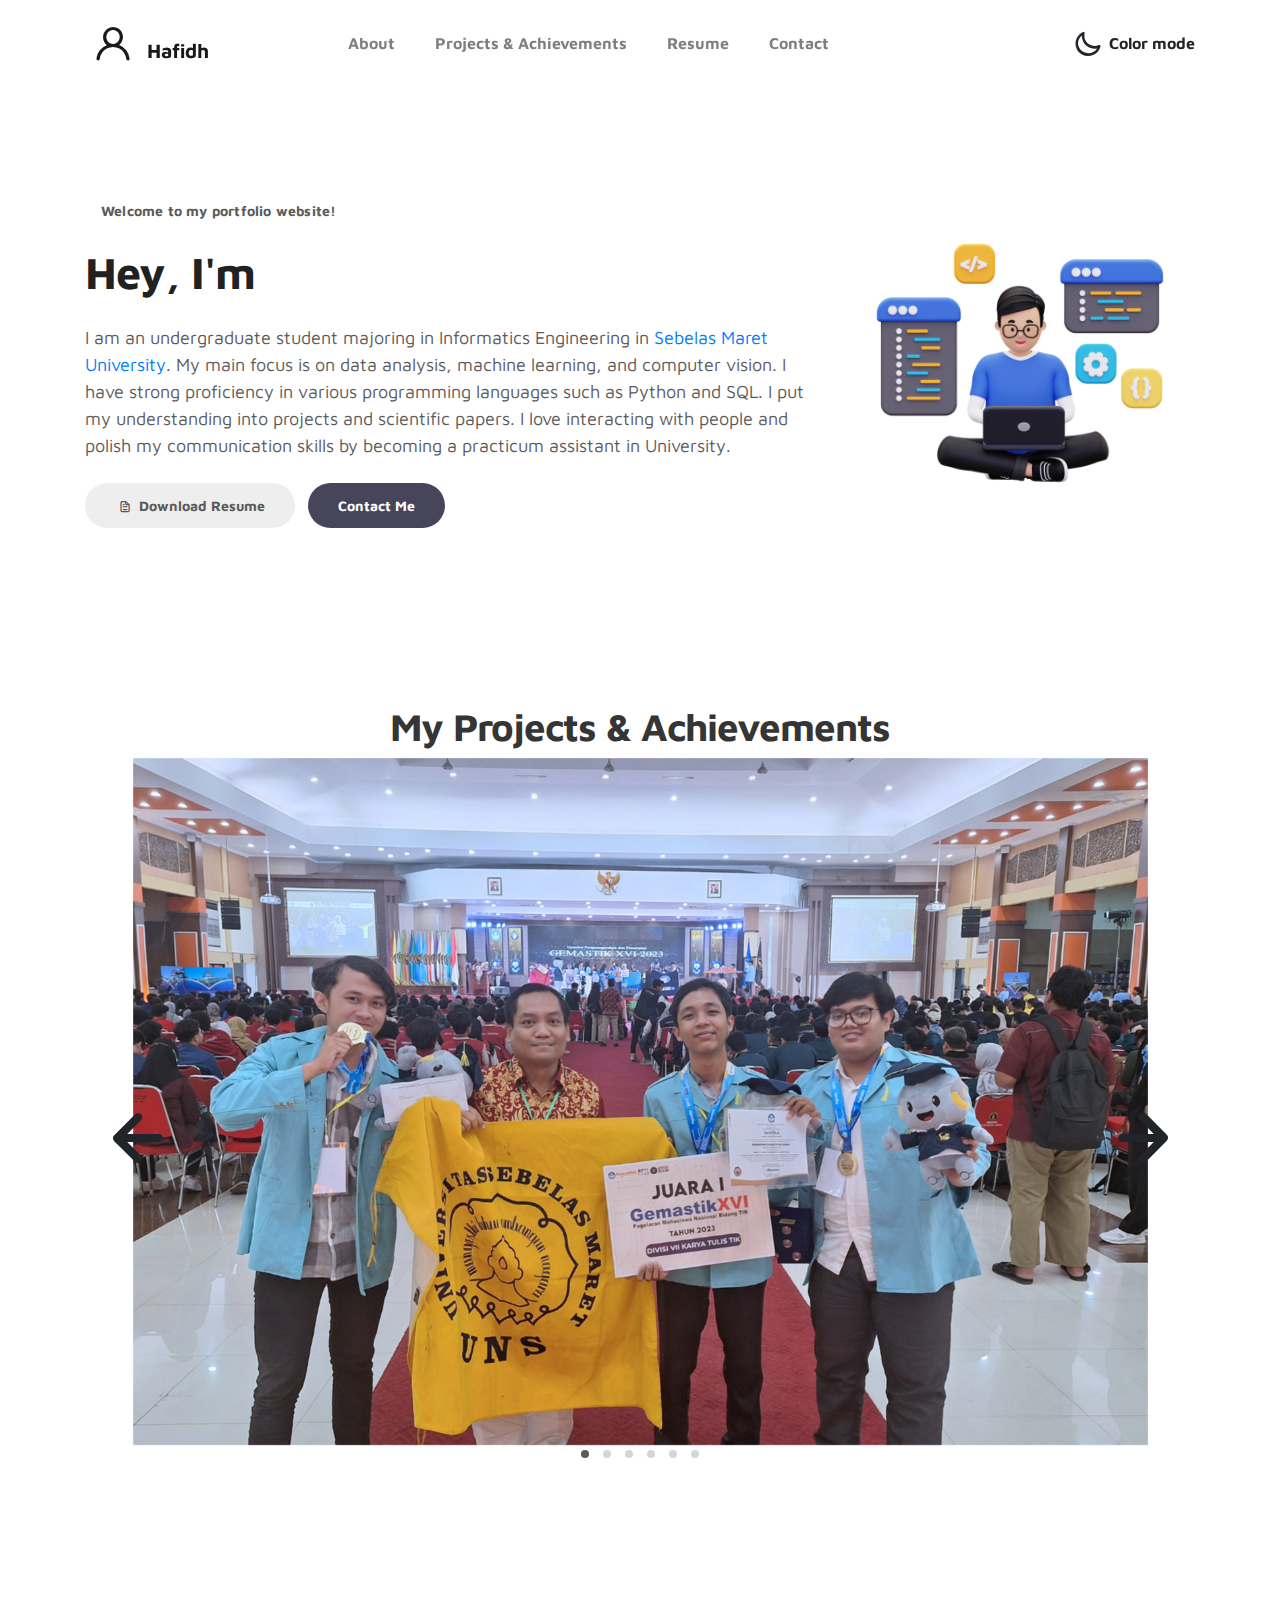
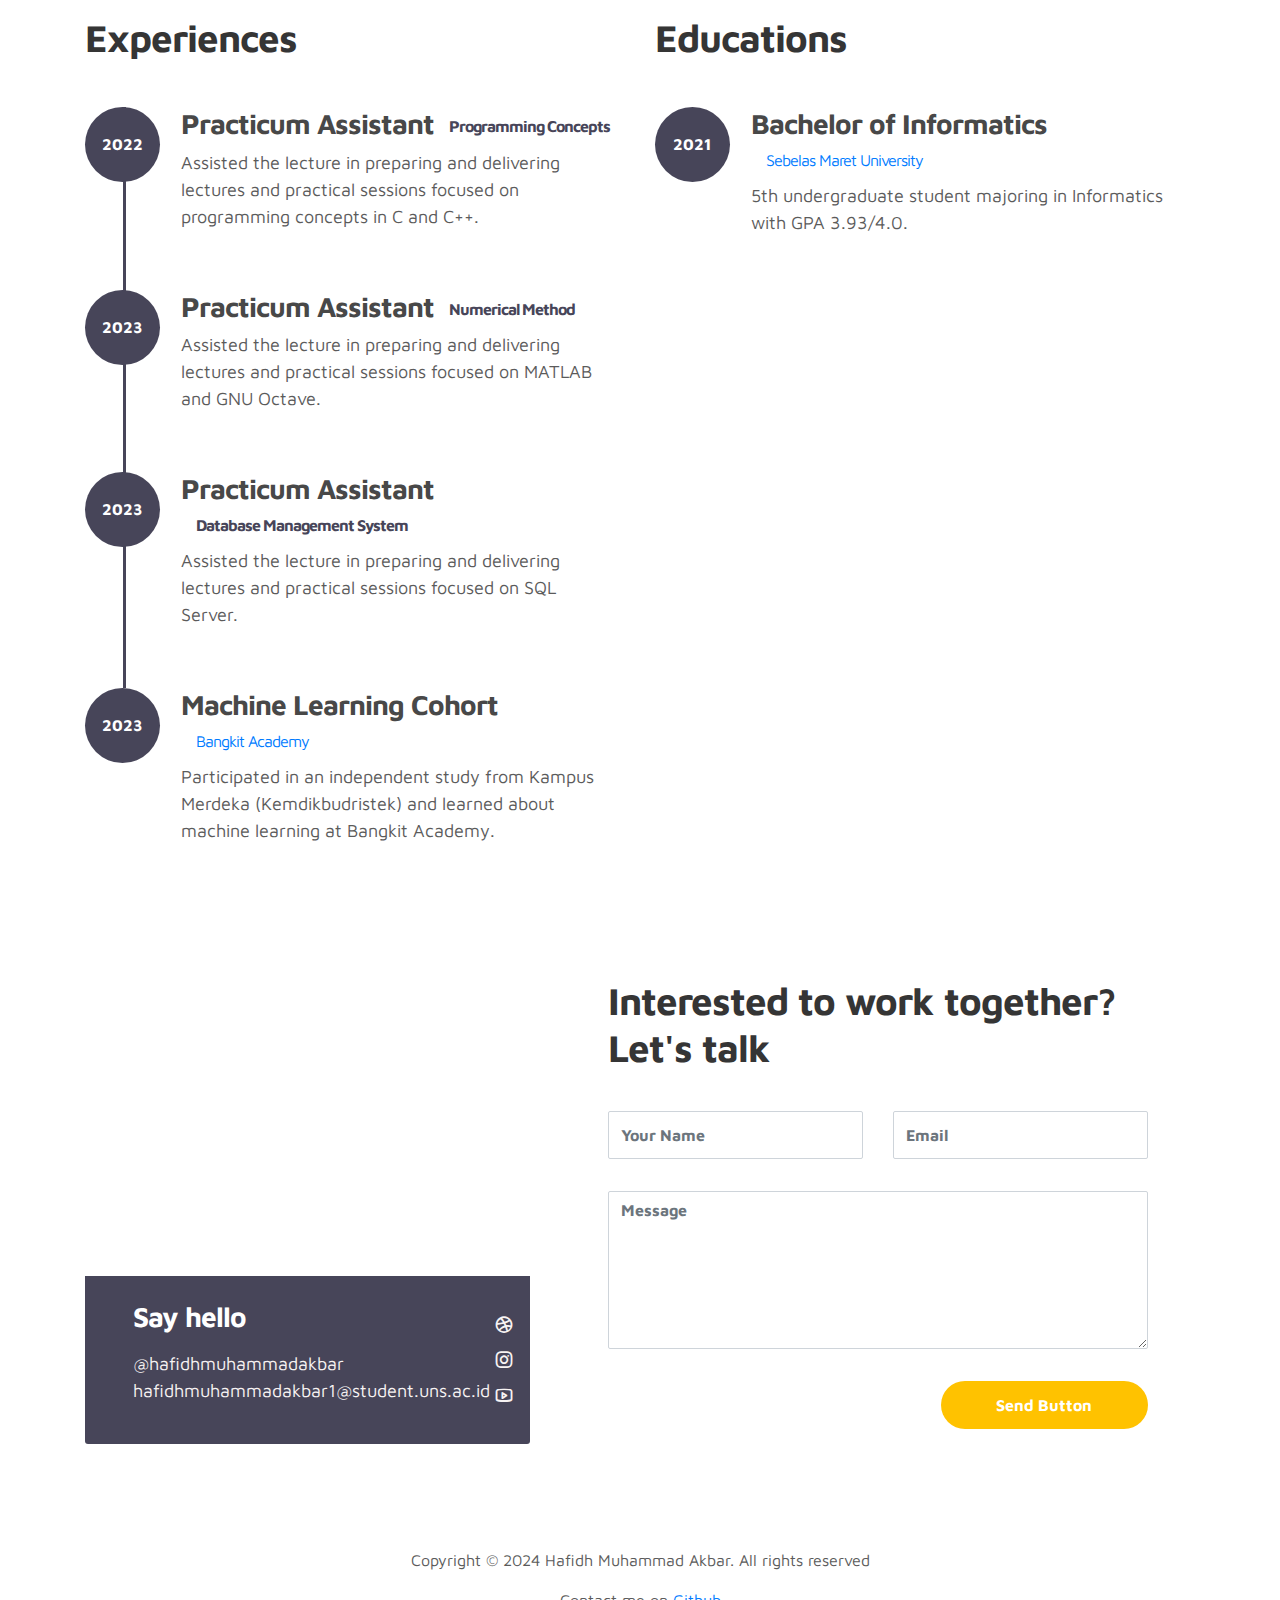
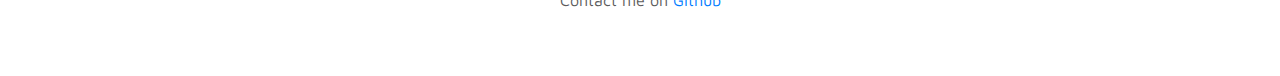
==== index.html @ 844f8bda "add content" ====
<!doctype html>
<html lang="en">

<head>
    <meta charset="utf-8">
    <meta name="viewport" content="width=device-width, initial-scale=1, shrink-to-fit=no">
    <meta name="description" content="">
    <meta name="author" content="">

    <title>Hafidh Muhammad Akbar's Portofolio</title>

    <link rel="stylesheet" href="css/bootstrap.min.css">
    <link rel="stylesheet" href="css/unicons.css">
    <link rel="stylesheet" href="css/owl.carousel.min.css">
    <link rel="stylesheet" href="css/owl.theme.default.min.css">

    <!-- MAIN STYLE -->
    <link rel="stylesheet" href="css/tooplate-style.css">
</head>

<body>
    <!-- MENU -->
    <nav class="navbar navbar-expand-sm navbar-light">
        <div class="container">
            <a class="navbar-brand" href="index.html"><i class='uil uil-user'></i> Hafidh</a>

            <button class="navbar-toggler" type="button" data-toggle="collapse" data-target="#navbarNav"
                aria-controls="navbarNav" aria-expanded="false" aria-label="Toggle navigation">
                <span class="navbar-toggler-icon"></span>
                <span class="navbar-toggler-icon"></span>
                <span class="navbar-toggler-icon"></span>
            </button>

            <div class="collapse navbar-collapse" id="navbarNav">
                <ul class="navbar-nav mx-auto">
                    <li class="nav-item">
                        <a href="#about" class="nav-link"><span data-hover="About">About</span></a>
                    </li>
                    <li class="nav-item">
                        <a href="#project" class="nav-link"><span data-hover="Projects & Achievements">Projects & Achievements</span></a>
                    </li>
                    <li class="nav-item">
                        <a href="#resume" class="nav-link"><span data-hover="Resume">Resume</span></a>
                    </li>
                    <li class="nav-item">
                        <a href="#contact" class="nav-link"><span data-hover="Contact">Contact</span></a>
                    </li>
                </ul>

                <ul class="navbar-nav ml-lg-auto">
                    <div class="ml-lg-4">
                        <div class="color-mode d-lg-flex justify-content-center align-items-center">
                            <i class="color-mode-icon"></i>
                            Color mode
                        </div>
                    </div>
                </ul>
            </div>
        </div>
    </nav>

    <!-- ABOUT -->
    <section class="about full-screen d-lg-flex justify-content-center align-items-center" id="about">
        <div class="container">
            <div class="row">
                <div class="col-lg-8 col-md-12 col-12 d-flex align-items-center">
                    <div class="about-text">
                        <small class="small-text">Welcome to <span class="mobile-block">my portfolio
                                website!</span></small>
                        <h1 class="animated animated-text">
                            <span class="mr-2">Hey, I'm</span>
                            <div class="animated-info">
                                <span class="animated-item">Hafidh M. Akbar</span>
                                <span class="animated-item">Data Analyst</span>
                                <span class="animated-item">ML Engineer</span>
                            </div>
                        </h1>

                        <p>I am an undergraduate student majoring in Informatics Engineering in <a rel="nofollow"
                            href="https://uns.ac.id/id/" target="_blank">Sebelas Maret University</a>. My main focus is on 
                            data analysis, machine learning, and computer vision. I have strong proficiency in various programming languages 
                            such as Python and SQL. I put my understanding into projects and scientific papers. I love interacting with people 
                            and polish my communication skills by becoming a practicum assistant in University.</p>

                        <div class="custom-btn-group mt-4">
                            <a href="https://www.linkedin.com/in/hafidh15/" target="_blank" class="btn mr-lg-2 custom-btn"><i class='uil uil-file-alt'></i> Download Resume</a>
                            <a href="#contact" class="btn custom-btn custom-btn-bg custom-btn-link"> Contact Me</a>
                        </div>
                    </div>
                </div>

                <div class="col-lg-4 col-md-12 col-12 d-flex align-items-center justify-content-center">
                    <div class="about-image">
                        <img src="images/undraw/programming_man.png" class="img-fluid " alt="svg image">
                    </div>
                </div>
            </div>
        </div>
    </section>

    <!-- PROJECTS & ACHIEVEMENT -->
    <section class="project py-5" id="project">
        <div class="container">

            <div class="row">
                <div class="col-lg-11 text-center mx-auto col-12">

                    <div class="col-lg-8 mx-auto">
                        <h2>My Projects & Achievements</h2>
                    </div>

                    <div class="owl-carousel owl-theme">
                        <div class="item">
                            <div class="project-info">
                                <p><a href="https://www.instagram.com/p/CzlK0IkPyYp/?utm_source=ig_web_copy_link&igsh=MzRlODBiNWFlZA==" target="_blank">
                                    <img src="images/project/project-achievement-1.png" class="img-fluid" alt="project image">
                                </a></p>
                            </div>
                        </div>

                        <div class="item">
                            <div class="project-info">
                                <p><a href="https://www.instagram.com/p/CzlK8K7PJQQ/?utm_source=ig_web_copy_link&igsh=MzRlODBiNWFlZA==" target="_blank">
                                    <img src="images/project/project-achievement-2.png" class="img-fluid" alt="project image">
                                </a></p>
                            </div>
                        </div>

                        <div class="item">
                            <div class="project-info">
                                <p><a href="https://buletingemastik.id/index.php/bg/article/view/12" target="_blank">
                                    <img src="images/project/project-achievement-3.png" class="img-fluid" alt="project image">
                                </a></p>
                            </div>
                        </div>

                        <div class="item">
                            <div class="project-info">
                                <p><a href="https://github.com/CH2-PS385" target="_blank">
                                    <img src="images/project/project-achievement-4.png" class="img-fluid" alt="project image">
                                </a></p>
                            </div>
                        </div>

                        <div class="item">
                            <div class="project-info">
                                <p><a href="https://github.com/hafidhmuhammadakbar/myapotex" target="_blank">
                                    <img src="images/project/project-achievement-5.png" class="img-fluid" alt="project image">
                                </a></p>
                            </div>
                        </div>

                        <div class="item">
                            <div class="project-info">
                                <p><a href="https://github.com/hafidhmuhammadakbar/pemweb-domain-management-system" target="_blank">
                                    <img src="images/project/project-achievement-6.png" class="img-fluid" alt="project image">
                                </a></p>
                            </div>
                        </div>
                    </div>

                </div>
            </div>
        </div>
    </section>

    <!-- FEATURES -->
    <section class="resume py-5 d-lg-flex justify-content-center align-items-center" id="resume">
        <div class="container">
            <div class="row">

                <div class="col-lg-6 col-12">
                    <h2 class="mb-4">Experiences</h2>

                    <div class="timeline">
                        <div class="timeline-wrapper">
                            <div class="timeline-yr">
                                <span>2022</span>
                            </div>
                            <div class="timeline-info">
                                <h3><span>Practicum Assistant</span><small>Programming Concepts</small></h3>
                                <p>Assisted the lecture in preparing and delivering lectures and practical sessions focused on programming
                                    concepts in C and C++.</p>
                            </div>
                        </div>

                        <div class="timeline-wrapper">
                            <div class="timeline-yr">
                                <span>2023</span>
                            </div>
                            <div class="timeline-info">
                                <h3><span>Practicum Assistant</span><small>Numerical Method</small></h3>
                                <p>Assisted the lecture in preparing and delivering lectures and practical sessions focused on MATLAB and
                                    GNU Octave.</p>
                            </div>
                        </div>

                        <div class="timeline-wrapper">
                            <div class="timeline-yr">
                                <span>2023</span>
                            </div>
                            <div class="timeline-info">
                                <h3><span>Practicum Assistant</span><small>Database Management System</small></h3>
                                <p>Assisted the lecture in preparing and delivering lectures and practical sessions focused on SQL Server.</p>
                            </div>
                        </div>

                        <div class="timeline-wrapper">
                            <div class="timeline-yr">
                                <span>2023</span>
                            </div>
                            <div class="timeline-info">
                                <h3><span>Machine Learning Cohort<small><a rel="nofollow"
                                    href="https://www.dicoding.com/programs/bangkit" target="_blank">Bangkit Academy</a></small></h3>
                                <p>Participated in an independent study from Kampus Merdeka (Kemdikbudristek) and learned about machine learning 
                                    at Bangkit Academy.</p>
                            </div>
                        </div>

                    </div>
                </div>

                <div class="col-lg-6 col-12">
                    <h2 class="mb-4 mobile-mt-2">Educations</h2>

                    <div class="timeline">
                        <div class="timeline-wrapper">
                            <div class="timeline-yr">
                                <span>2021</span>
                            </div>
                            <div class="timeline-info">
                                <h3><span>Bachelor of Informatics</span><small><a rel="nofollow"
                                    href="https://uns.ac.id/id/" target="_blank">Sebelas Maret University</a></small></h3>
                                <p>5th undergraduate student majoring in Informatics with GPA 3.93/4.0.</p>
                            </div>
                        </div>
                    </div>
                </div>

            </div>
        </div>
    </section>

    <!-- CONTACT -->
    <section class="contact py-5" id="contact">
        <div class="container">
            <div class="row">

                <div class="col-lg-5 mr-lg-5 col-12">
                    <div class="google-map w-100">
                        <iframe
                            src="https://www.google.com/maps/embed?pb=!1m18!1m12!1m3!1d378.5959230622236!2d110.85837933944117!3d-7.559091628897381!2m3!1f0!2f0!3f0!3m2!1i1024!2i768!4f13.1!3m3!1m2!1s0x2e7a1703a9577c13%3A0x71e559b1b5110e41!2sFakultas%20MIPA%20Universitas%20Sebelas%20Maret!5e0!3m2!1sid!2sid!4v1704615134402!5m2!1sid!2sid"
                            width="400" height="300" frameborder="0" style="border:0" allowfullscreen></iframe>
                    </div>

                    <div class="contact-info d-flex justify-content-between align-items-center py-4 px-lg-5">
                        <div class="contact-info-item">
                            <h3 class="mb-3 text-white">Say hello</h3>
                            <p class="footer-text mb-0">@hafidhmuhammadakbar</p>
                            <p><a href="mailto:hello@company.co">hafidhmuhammadakbar1@student.uns.ac.id</a></p>
                        </div>

                        <ul class="social-links">
                            <li><a href="#" class="uil uil-dribbble" data-toggle="tooltip" data-placement="left"
                                    title="Dribbble"></a></li>
                            <li><a href="#" class="uil uil-instagram" data-toggle="tooltip" data-placement="left"
                                    title="Instagram"></a></li>
                            <li><a href="#" class="uil uil-youtube" data-toggle="tooltip" data-placement="left"
                                    title="Youtube"></a></li>
                        </ul>
                    </div>
                </div>

                <div class="col-lg-6 col-12">
                    <div class="contact-form">
                        <h2 class="mb-4">Interested to work together? Let's talk</h2>

                        <form class="needs-validation" novalidate>
                            <div class="row">
                                <div class="col-lg-6 col-12">
                                    <input type="text" class="form-control" name="name" placeholder="Your Name"
                                        id="name" pattern="[A-Za-z ]+" minlength="5" required>
                                    
                                    <div class="invalid-feedback">
                                        Name must be at least 5 characters!
                                    </div>
                                    
                                    <div class="valid-feedback">
                                        Name is valid!
                                    </div>
                                </div>

                                <div class="col-lg-6 col-12">
                                    <input type="email" class="form-control" name="email" placeholder="Email"
                                        id="email">
                                    
                                    <div class="invalid-feedback">
                                        Email must be a valid email!
                                    </div>
                                    
                                    <div class="valid-feedback">
                                        Email is valid!
                                    </div>
                                </div>

                                <div class="col-12">
                                    <textarea name="message" rows="6" class="form-control" id="message"
                                        placeholder="Message"></textarea>
                                </div>

                                <div class="ml-lg-auto col-lg-5 col-12">
                                    <button type="submit" class="form-control submit-btn" onclick="formValidation()">Send Button</button>
                                </div>
                            </div>
                        </form>
                    </div>
                </div>

            </div>
        </div>
    </section>

    <!-- FOOTER -->
    <footer class="footer py-5">
        <div class="container">
            <div class="row">

                <div class="col-lg-12 col-12">
                    <p class="copyright-text text-center">Copyright &copy; 2024 Hafidh Muhammad Akbar. All rights reserved</p>
                    <p class="copyright-text text-center">Contact me on <a rel="nofollow"
                            href="https://github.com/hafidhmuhammadakbar">Github</a></p>
                </div>

            </div>
        </div>
    </footer>

    <script src="js/jquery-3.3.1.min.js"></script>
    <script src="js/popper.min.js"></script>
    <script src="js/bootstrap.min.js"></script>
    <script src="js/Headroom.js"></script>
    <script src="js/jQuery.headroom.js"></script>
    <script src="js/owl.carousel.min.js"></script>
    <script src="js/smoothscroll.js"></script>
    <script src="js/custom.js"></script>
    <script src="js/script.js"></script>

</body>

</html>
---- css/unicons.css ----
@font-face {
  font-family: 'unicons';
  src: url('../font/unicons.eot?42479262');
  src: url('../font/unicons.eot?42479262#iefix') format('embedded-opentype'),
       url('../font/unicons.woff2?42479262') format('woff2'),
       url('../font/unicons.woff?42479262') format('woff'),
       url('../font/unicons.ttf?42479262') format('truetype'),
       url('../font/unicons.svg?42479262#unicons') format('svg');
  font-weight: normal;
  font-style: normal;
}
/* Chrome hack: SVG is rendered more smooth in Windozze. 100% magic, uncomment if you need it. */
/* Note, that will break hinting! In other OS-es font will be not as sharp as it could be */
/*
@media screen and (-webkit-min-device-pixel-ratio:0) {
  @font-face {
    font-family: 'unicons';
    src: url('../font/unicons.svg?42479262#unicons') format('svg');
  }
}
*/
 
 [class^="uil-"]:before, [class*=" uil-"]:before {
  font-family: "unicons";
  font-style: normal;
  font-weight: normal;
  speak: none;
 
  display: inline-block;
  text-decoration: inherit;
  width: 1em;
  margin-right: .2em;
  text-align: center;
  /* opacity: .8; */
 
  /* For safety - reset parent styles, that can break glyph codes*/
  font-variant: normal;
  text-transform: none;
 
  /* fix buttons height, for twitter bootstrap */
  line-height: 1em;
 
  /* Animation center compensation - margins should be symmetric */
  /* remove if not needed */
  margin-left: .2em;
 
  /* you can be more comfortable with increased icons size */
  /* font-size: 120%; */
 
  /* Font smoothing. That was taken from TWBS */
  -webkit-font-smoothing: antialiased;
  -moz-osx-font-smoothing: grayscale;
 
  /* Uncomment for 3D effect */
  /* text-shadow: 1px 1px 1px rgba(127, 127, 127, 0.3); */
}
 
.uil-abacus:before { content: '\e800'; } /* '' */
.uil-accessible-icon-alt:before { content: '\e801'; } /* '' */
.uil-adjust-alt:before { content: '\e802'; } /* '' */
.uil-adjust-circle:before { content: '\e803'; } /* '' */
.uil-adjust-half:before { content: '\e804'; } /* '' */
.uil-adjust:before { content: '\e805'; } /* '' */
.uil-airplay:before { content: '\e806'; } /* '' */
.uil-align-alt:before { content: '\e807'; } /* '' */
.uil-align-center-alt:before { content: '\e808'; } /* '' */
.uil-align-center-h:before { content: '\e809'; } /* '' */
.uil-align-center-justify:before { content: '\e80a'; } /* '' */
.uil-align-center-v:before { content: '\e80b'; } /* '' */
.uil-align-center:before { content: '\e80c'; } /* '' */
.uil-align-justify:before { content: '\e80d'; } /* '' */
.uil-align-left-justify:before { content: '\e80e'; } /* '' */
.uil-align-left:before { content: '\e80f'; } /* '' */
.uil-align-letter-right:before { content: '\e810'; } /* '' */
.uil-align-right-justify:before { content: '\e811'; } /* '' */
.uil-align-right:before { content: '\e812'; } /* '' */
.uil-align:before { content: '\e813'; } /* '' */
.uil-ambulance:before { content: '\e814'; } /* '' */
.uil-analysis:before { content: '\e815'; } /* '' */
.uil-analytics:before { content: '\e816'; } /* '' */
.uil-anchor:before { content: '\e817'; } /* '' */
.uil-android-phone-slash:before { content: '\e818'; } /* '' */
.uil-angle-double-down:before { content: '\e819'; } /* '' */
.uil-angle-double-left:before { content: '\e81a'; } /* '' */
.uil-angle-double-right:before { content: '\e81b'; } /* '' */
.uil-angle-double-up:before { content: '\e81c'; } /* '' */
.uil-angle-down:before { content: '\e81d'; } /* '' */
.uil-angle-left:before { content: '\e81e'; } /* '' */
.uil-angle-right-b:before { content: '\e81f'; } /* '' */
.uil-angle-right:before { content: '\e820'; } /* '' */
.uil-angle-up:before { content: '\e821'; } /* '' */
.uil-annoyed-alt:before { content: '\e822'; } /* '' */
.uil-annoyed:before { content: '\e823'; } /* '' */
.uil-apps:before { content: '\e824'; } /* '' */
.uil-archive-alt:before { content: '\e825'; } /* '' */
.uil-archive:before { content: '\e826'; } /* '' */
.uil-arrow-break:before { content: '\e827'; } /* '' */
.uil-arrow-circle-down:before { content: '\e828'; } /* '' */
.uil-arrow-circle-left:before { content: '\e829'; } /* '' */
.uil-arrow-circle-right:before { content: '\e82a'; } /* '' */
.uil-arrow-circle-up:before { content: '\e82b'; } /* '' */
.uil-arrow-compress-h:before { content: '\e82c'; } /* '' */
.uil-arrow-down-left:before { content: '\e82d'; } /* '' */
.uil-arrow-down-right:before { content: '\e82e'; } /* '' */
.uil-arrow-down:before { content: '\e82f'; } /* '' */
.uil-arrow-from-right:before { content: '\e830'; } /* '' */
.uil-arrow-from-top:before { content: '\e831'; } /* '' */
.uil-arrow-growth:before { content: '\e832'; } /* '' */
.uil-arrow-left:before { content: '\e833'; } /* '' */
.uil-arrow-random:before { content: '\e834'; } /* '' */
.uil-arrow-resize-diagonal:before { content: '\e835'; } /* '' */
.uil-arrow-right:before { content: '\e836'; } /* '' */
.uil-arrow-to-bottom:before { content: '\e837'; } /* '' */
.uil-arrow-to-right:before { content: '\e838'; } /* '' */
.uil-arrow-up-left:before { content: '\e839'; } /* '' */
.uil-arrow-up-right:before { content: '\e83a'; } /* '' */
.uil-arrow-up:before { content: '\e83b'; } /* '' */
.uil-arrows-h-alt:before { content: '\e83c'; } /* '' */
.uil-arrows-h:before { content: '\e83d'; } /* '' */
.uil-arrows-left-down:before { content: '\e83e'; } /* '' */
.uil-arrows-maximize:before { content: '\e83f'; } /* '' */
.uil-arrows-merge:before { content: '\e840'; } /* '' */
.uil-arrows-resize-h:before { content: '\e841'; } /* '' */
.uil-arrows-resize-v:before { content: '\e842'; } /* '' */
.uil-arrows-resize:before { content: '\e843'; } /* '' */
.uil-arrows-right-down:before { content: '\e844'; } /* '' */
.uil-arrows-shrink-h:before { content: '\e845'; } /* '' */
.uil-arrows-shrink-v:before { content: '\e846'; } /* '' */
.uil-arrows-up-right:before { content: '\e847'; } /* '' */
.uil-arrows-v-alt:before { content: '\e848'; } /* '' */
.uil-arrows-v:before { content: '\e849'; } /* '' */
.uil-at:before { content: '\e84a'; } /* '' */
.uil-atm-card:before { content: '\e84b'; } /* '' */
.uil-atom:before { content: '\e84c'; } /* '' */
.uil-auto-flash:before { content: '\e84d'; } /* '' */
.uil-award-alt:before { content: '\e84e'; } /* '' */
.uil-award:before { content: '\e84f'; } /* '' */
.uil-baby-carriage:before { content: '\e850'; } /* '' */
.uil-backpack:before { content: '\e851'; } /* '' */
.uil-backspace:before { content: '\e852'; } /* '' */
.uil-backward:before { content: '\e853'; } /* '' */
.uil-bag-alt:before { content: '\e854'; } /* '' */
.uil-bag-slash:before { content: '\e855'; } /* '' */
.uil-bag:before { content: '\e856'; } /* '' */
.uil-ball:before { content: '\e857'; } /* '' */
.uil-ban:before { content: '\e858'; } /* '' */
.uil-bars:before { content: '\e859'; } /* '' */
.uil-basketball-hoop:before { content: '\e85a'; } /* '' */
.uil-basketball:before { content: '\e85b'; } /* '' */
.uil-battery-bolt:before { content: '\e85c'; } /* '' */
.uil-battery-empty:before { content: '\e85d'; } /* '' */
.uil-bed-double:before { content: '\e85e'; } /* '' */
.uil-bed:before { content: '\e85f'; } /* '' */
.uil-bell-school:before { content: '\e860'; } /* '' */
.uil-bell-slash:before { content: '\e861'; } /* '' */
.uil-bill:before { content: '\e862'; } /* '' */
.uil-bitcoin-circle:before { content: '\e863'; } /* '' */
.uil-bitcoin:before { content: '\e864'; } /* '' */
.uil-bluetooth-b:before { content: '\e865'; } /* '' */
.uil-bolt-alt:before { content: '\e866'; } /* '' */
.uil-bolt-slash:before { content: '\e867'; } /* '' */
.uil-bolt:before { content: '\e868'; } /* '' */
.uil-book-alt:before { content: '\e869'; } /* '' */
.uil-book-medical:before { content: '\e86a'; } /* '' */
.uil-book-open:before { content: '\e86b'; } /* '' */
.uil-book-reader:before { content: '\e86c'; } /* '' */
.uil-book:before { content: '\e86d'; } /* '' */
.uil-bookmark-full:before { content: '\e86e'; } /* '' */
.uil-bookmark:before { content: '\e86f'; } /* '' */
.uil-books:before { content: '\e870'; } /* '' */
.uil-boombox:before { content: '\e871'; } /* '' */
.uil-border-alt:before { content: '\e872'; } /* '' */
.uil-border-bottom:before { content: '\e873'; } /* '' */
.uil-border-clear:before { content: '\e874'; } /* '' */
.uil-border-horizontal:before { content: '\e875'; } /* '' */
.uil-border-inner:before { content: '\e876'; } /* '' */
.uil-border-left:before { content: '\e877'; } /* '' */
.uil-border-out:before { content: '\e878'; } /* '' */
.uil-border-right:before { content: '\e879'; } /* '' */
.uil-border-top:before { content: '\e87a'; } /* '' */
.uil-border-vertical:before { content: '\e87b'; } /* '' */
.uil-box:before { content: '\e87c'; } /* '' */
.uil-briefcase-alt:before { content: '\e87d'; } /* '' */
.uil-briefcase:before { content: '\e87e'; } /* '' */
.uil-bright:before { content: '\e87f'; } /* '' */
.uil-brightness-empty:before { content: '\e880'; } /* '' */
.uil-brightness-half:before { content: '\e881'; } /* '' */
.uil-brightness-low:before { content: '\e882'; } /* '' */
.uil-brightness-minus:before { content: '\e883'; } /* '' */
.uil-brightness-plus:before { content: '\e884'; } /* '' */
.uil-brightness:before { content: '\e885'; } /* '' */
.uil-bring-bottom:before { content: '\e886'; } /* '' */
.uil-bring-front:before { content: '\e887'; } /* '' */
.uil-brush-alt:before { content: '\e888'; } /* '' */
.uil-bug:before { content: '\e889'; } /* '' */
.uil-building:before { content: '\e88a'; } /* '' */
.uil-bullseye:before { content: '\e88b'; } /* '' */
.uil-bus-alt:before { content: '\e88c'; } /* '' */
.uil-bus-school:before { content: '\e88d'; } /* '' */
.uil-bus:before { content: '\e88e'; } /* '' */
.uil-calcualtor:before { content: '\e88f'; } /* '' */
.uil-calculator-alt:before { content: '\e890'; } /* '' */
.uil-calendar-alt:before { content: '\e891'; } /* '' */
.uil-calendar-slash:before { content: '\e892'; } /* '' */
.uil-calender:before { content: '\e893'; } /* '' */
.uil-calling:before { content: '\e894'; } /* '' */
.uil-camera-plus:before { content: '\e895'; } /* '' */
.uil-camera-slash:before { content: '\e896'; } /* '' */
.uil-camera:before { content: '\e897'; } /* '' */
.uil-cancel:before { content: '\e898'; } /* '' */
.uil-capsule:before { content: '\e899'; } /* '' */
.uil-capture:before { content: '\e89a'; } /* '' */
.uil-car-sideview:before { content: '\e89b'; } /* '' */
.uil-car-slash:before { content: '\e89c'; } /* '' */
.uil-car-wash:before { content: '\e89d'; } /* '' */
.uil-car:before { content: '\e89e'; } /* '' */
.uil-card-atm:before { content: '\e89f'; } /* '' */
.uil-caret-right:before { content: '\e8a0'; } /* '' */
.uil-cart:before { content: '\e8a1'; } /* '' */
.uil-cell:before { content: '\e8a2'; } /* '' */
.uil-celsius:before { content: '\e8a3'; } /* '' */
.uil-chart-bar-alt:before { content: '\e8a4'; } /* '' */
.uil-chart-bar:before { content: '\e8a5'; } /* '' */
.uil-chart-down:before { content: '\e8a6'; } /* '' */
.uil-chart-growth-alt:before { content: '\e8a7'; } /* '' */
.uil-chart-growth:before { content: '\e8a8'; } /* '' */
.uil-chart-line:before { content: '\e8a9'; } /* '' */
.uil-chart-pie-alt:before { content: '\e8aa'; } /* '' */
.uil-chart-pie:before { content: '\e8ab'; } /* '' */
.uil-chart:before { content: '\e8ac'; } /* '' */
.uil-chat-bubble-user:before { content: '\e8ad'; } /* '' */
.uil-chat-info:before { content: '\e8ae'; } /* '' */
.uil-chat:before { content: '\e8af'; } /* '' */
.uil-check-circle:before { content: '\e8b0'; } /* '' */
.uil-check-square:before { content: '\e8b1'; } /* '' */
.uil-check:before { content: '\e8b2'; } /* '' */
.uil-circle-layer:before { content: '\e8b3'; } /* '' */
.uil-circle:before { content: '\e8b4'; } /* '' */
.uil-circuit:before { content: '\e8b5'; } /* '' */
.uil-clapper-board:before { content: '\e8b6'; } /* '' */
.uil-clipboard-alt:before { content: '\e8b7'; } /* '' */
.uil-clipboard-blank:before { content: '\e8b8'; } /* '' */
.uil-clipboard-notes:before { content: '\e8b9'; } /* '' */
.uil-clipboard:before { content: '\e8ba'; } /* '' */
.uil-clock-eight:before { content: '\e8bb'; } /* '' */
.uil-clock-five:before { content: '\e8bc'; } /* '' */
.uil-clock-nine:before { content: '\e8bd'; } /* '' */
.uil-clock-seven:before { content: '\e8be'; } /* '' */
.uil-clock-ten:before { content: '\e8bf'; } /* '' */
.uil-clock-three:before { content: '\e8c0'; } /* '' */
.uil-clock-two:before { content: '\e8c1'; } /* '' */
.uil-clock:before { content: '\e8c2'; } /* '' */
.uil-closed-captioning:before { content: '\e8c3'; } /* '' */
.uil-cloud-block:before { content: '\e8c4'; } /* '' */
.uil-cloud-bookmark:before { content: '\e8c5'; } /* '' */
.uil-cloud-check:before { content: '\e8c6'; } /* '' */
.uil-cloud-computing:before { content: '\e8c7'; } /* '' */
.uil-cloud-data-connection:before { content: '\e8c8'; } /* '' */
.uil-cloud-database-tree:before { content: '\e8c9'; } /* '' */
.uil-cloud-download:before { content: '\e8ca'; } /* '' */
.uil-cloud-drizzle:before { content: '\e8cb'; } /* '' */
.uil-cloud-exclamation:before { content: '\e8cc'; } /* '' */
.uil-cloud-hail:before { content: '\e8cd'; } /* '' */
.uil-cloud-heart:before { content: '\e8ce'; } /* '' */
.uil-cloud-info:before { content: '\e8cf'; } /* '' */
.uil-cloud-lock:before { content: '\e8d0'; } /* '' */
.uil-cloud-meatball:before { content: '\e8d1'; } /* '' */
.uil-cloud-moon-hail:before { content: '\e8d2'; } /* '' */
.uil-cloud-moon-meatball:before { content: '\e8d3'; } /* '' */
.uil-cloud-moon-rain:before { content: '\e8d4'; } /* '' */
.uil-cloud-moon-showers:before { content: '\e8d5'; } /* '' */
.uil-cloud-moon:before { content: '\e8d6'; } /* '' */
.uil-cloud-question:before { content: '\e8d7'; } /* '' */
.uil-cloud-rain-sun:before { content: '\e8d8'; } /* '' */
.uil-cloud-rain:before { content: '\e8d9'; } /* '' */
.uil-cloud-redo:before { content: '\e8da'; } /* '' */
.uil-cloud-set:before { content: '\e8db'; } /* '' */
.uil-cloud-share:before { content: '\e8dc'; } /* '' */
.uil-cloud-shield:before { content: '\e8dd'; } /* '' */
.uil-cloud-showers-alt:before { content: '\e8de'; } /* '' */
.uil-cloud-showers-heavy:before { content: '\e8df'; } /* '' */
.uil-cloud-showers:before { content: '\e8e0'; } /* '' */
.uil-cloud-slash:before { content: '\e8e1'; } /* '' */
.uil-cloud-sun-hail:before { content: '\e8e2'; } /* '' */
.uil-cloud-sun-meatball:before { content: '\e8e3'; } /* '' */
.uil-cloud-sun-rain-alt:before { content: '\e8e4'; } /* '' */
.uil-cloud-sun-rain:before { content: '\e8e5'; } /* '' */
.uil-cloud-sun-tear:before { content: '\e8e6'; } /* '' */
.uil-cloud-sun:before { content: '\e8e7'; } /* '' */
.uil-cloud-times:before { content: '\e8e8'; } /* '' */
.uil-cloud-unlock:before { content: '\e8e9'; } /* '' */
.uil-cloud-upload:before { content: '\e8ea'; } /* '' */
.uil-cloud-wifi:before { content: '\e8eb'; } /* '' */
.uil-cloud-wind:before { content: '\e8ec'; } /* '' */
.uil-cloud:before { content: '\e8ed'; } /* '' */
.uil-clouds:before { content: '\e8ee'; } /* '' */
.uil-club:before { content: '\e8ef'; } /* '' */
.uil-code:before { content: '\e8f0'; } /* '' */
.uil-coffee:before { content: '\e8f1'; } /* '' */
.uil-cog:before { content: '\e8f2'; } /* '' */
.uil-coins:before { content: '\e8f3'; } /* '' */
.uil-columns:before { content: '\e8f4'; } /* '' */
.uil-comment-alt-block:before { content: '\e8f5'; } /* '' */
.uil-comment-alt-chart-lines:before { content: '\e8f6'; } /* '' */
.uil-comment-alt-check:before { content: '\e8f7'; } /* '' */
.uil-comment-alt-dots:before { content: '\e8f8'; } /* '' */
.uil-comment-alt-download:before { content: '\e8f9'; } /* '' */
.uil-comment-alt-edit:before { content: '\e8fa'; } /* '' */
.uil-comment-alt-exclamation:before { content: '\e8fb'; } /* '' */
.uil-comment-alt-heart:before { content: '\e8fc'; } /* '' */
.uil-comment-alt-image:before { content: '\e8fd'; } /* '' */
.uil-comment-alt-info:before { content: '\e8fe'; } /* '' */
.uil-comment-alt-lines:before { content: '\e8ff'; } /* '' */
.uil-comment-alt-lock:before { content: '\e900'; } /* '' */
.uil-comment-alt-medical:before { content: '\e901'; } /* '' */
.uil-comment-alt-message:before { content: '\e902'; } /* '' */
.uil-comment-alt-notes:before { content: '\e903'; } /* '' */
.uil-comment-alt-plus:before { content: '\e904'; } /* '' */
.uil-comment-alt-question:before { content: '\e905'; } /* '' */
.uil-comment-alt-redo:before { content: '\e906'; } /* '' */
.uil-comment-alt-search:before { content: '\e907'; } /* '' */
.uil-comment-alt-share:before { content: '\e908'; } /* '' */
.uil-comment-alt-shield:before { content: '\e909'; } /* '' */
.uil-comment-alt-upload:before { content: '\e90a'; } /* '' */
.uil-comment-alt-verify:before { content: '\e90b'; } /* '' */
.uil-comment-alt:before { content: '\e90c'; } /* '' */
.uil-comment-block:before { content: '\e90d'; } /* '' */
.uil-comment-chart-line:before { content: '\e90e'; } /* '' */
.uil-comment-check:before { content: '\e90f'; } /* '' */
.uil-comment-dots:before { content: '\e910'; } /* '' */
.uil-comment-download:before { content: '\e911'; } /* '' */
.uil-comment-edit:before { content: '\e912'; } /* '' */
.uil-comment-exclamation:before { content: '\e913'; } /* '' */
.uil-comment-heart:before { content: '\e914'; } /* '' */
.uil-comment-image:before { content: '\e915'; } /* '' */
.uil-comment-info-alt:before { content: '\e916'; } /* '' */
.uil-comment-info:before { content: '\e917'; } /* '' */
.uil-comment-lines:before { content: '\e918'; } /* '' */
.uil-comment-lock:before { content: '\e919'; } /* '' */
.uil-comment-medical:before { content: '\e91a'; } /* '' */
.uil-comment-message:before { content: '\e91b'; } /* '' */
.uil-comment-notes:before { content: '\e91c'; } /* '' */
.uil-comment-plus:before { content: '\e91d'; } /* '' */
.uil-comment-question:before { content: '\e91e'; } /* '' */
.uil-comment-redo:before { content: '\e91f'; } /* '' */
.uil-comment-search:before { content: '\e920'; } /* '' */
.uil-comment-share:before { content: '\e921'; } /* '' */
.uil-comment-shield:before { content: '\e922'; } /* '' */
.uil-comment-slash:before { content: '\e923'; } /* '' */
.uil-comment-upload:before { content: '\e924'; } /* '' */
.uil-comment-verify:before { content: '\e925'; } /* '' */
.uil-comment:before { content: '\e926'; } /* '' */
.uil-comments-alt:before { content: '\e927'; } /* '' */
.uil-comments:before { content: '\e928'; } /* '' */
.uil-commnet-alt-slash:before { content: '\e929'; } /* '' */
.uil-compact-disc:before { content: '\e92a'; } /* '' */
.uil-compass:before { content: '\e92b'; } /* '' */
.uil-compress-alt-left:before { content: '\e92c'; } /* '' */
.uil-compress-alt:before { content: '\e92d'; } /* '' */
.uil-compress-arrows:before { content: '\e92e'; } /* '' */
.uil-compress-lines:before { content: '\e92f'; } /* '' */
.uil-compress-point:before { content: '\e930'; } /* '' */
.uil-compress-v:before { content: '\e931'; } /* '' */
.uil-compress:before { content: '\e932'; } /* '' */
.uil-computer-mouse:before { content: '\e933'; } /* '' */
.uil-confused:before { content: '\e934'; } /* '' */
.uil-constructor:before { content: '\e935'; } /* '' */
.uil-copy-alt:before { content: '\e936'; } /* '' */
.uil-copy-landscape:before { content: '\e937'; } /* '' */
.uil-copy:before { content: '\e938'; } /* '' */
.uil-copyright:before { content: '\e939'; } /* '' */
.uil-corner-down-left:before { content: '\e93a'; } /* '' */
.uil-corner-down-right-alt:before { content: '\e93b'; } /* '' */
.uil-corner-down-right:before { content: '\e93c'; } /* '' */
.uil-corner-left-down:before { content: '\e93d'; } /* '' */
.uil-corner-right-down:before { content: '\e93e'; } /* '' */
.uil-corner-up-left-alt:before { content: '\e93f'; } /* '' */
.uil-corner-up-left:before { content: '\e940'; } /* '' */
.uil-corner-up-right-alt:before { content: '\e941'; } /* '' */
.uil-corner-up-right:before { content: '\e942'; } /* '' */
.uil-creative-commons-pd-alt:before { content: '\e943'; } /* '' */
.uil-creative-commons-pd:before { content: '\e944'; } /* '' */
.uil-crockery:before { content: '\e945'; } /* '' */
.uil-crop-alt-rotate-left:before { content: '\e946'; } /* '' */
.uil-crop-alt-rotate-right:before { content: '\e947'; } /* '' */
.uil-crop-alt:before { content: '\e948'; } /* '' */
.uil-crosshair-alt:before { content: '\e949'; } /* '' */
.uil-crosshair:before { content: '\e94a'; } /* '' */
.uil-crosshairs:before { content: '\e94b'; } /* '' */
.uil-cube:before { content: '\e94c'; } /* '' */
.uil-data-sharing:before { content: '\e94d'; } /* '' */
.uil-database-alt:before { content: '\e94e'; } /* '' */
.uil-database:before { content: '\e94f'; } /* '' */
.uil-desert:before { content: '\e950'; } /* '' */
.uil-desktop-alt-slash:before { content: '\e951'; } /* '' */
.uil-desktop-alt:before { content: '\e952'; } /* '' */
.uil-desktop-cloud-alt:before { content: '\e953'; } /* '' */
.uil-desktop-slash:before { content: '\e954'; } /* '' */
.uil-desktop:before { content: '\e955'; } /* '' */
.uil-dialpad-alt:before { content: '\e956'; } /* '' */
.uil-dialpad:before { content: '\e957'; } /* '' */
.uil-diamond:before { content: '\e958'; } /* '' */
.uil-diary-alt:before { content: '\e959'; } /* '' */
.uil-diary:before { content: '\e95a'; } /* '' */
.uil-dice-five:before { content: '\e95b'; } /* '' */
.uil-dice-four:before { content: '\e95c'; } /* '' */
.uil-dice-one:before { content: '\e95d'; } /* '' */
.uil-dice-six:before { content: '\e95e'; } /* '' */
.uil-dice-three:before { content: '\e95f'; } /* '' */
.uil-dice-two:before { content: '\e960'; } /* '' */
.uil-direction:before { content: '\e961'; } /* '' */
.uil-directions:before { content: '\e962'; } /* '' */
.uil-dizzy-meh:before { content: '\e963'; } /* '' */
.uil-dna:before { content: '\e964'; } /* '' */
.uil-document-layout-center:before { content: '\e965'; } /* '' */
.uil-document-layout-left:before { content: '\e966'; } /* '' */
.uil-document-layout-right:before { content: '\e967'; } /* '' */
.uil-document:before { content: '\e968'; } /* '' */
.uil-dollar-alt:before { content: '\e969'; } /* '' */
.uil-dollar-sign-alt:before { content: '\e96a'; } /* '' */
.uil-dollar-sign:before { content: '\e96b'; } /* '' */
.uil-down-arrow:before { content: '\e96c'; } /* '' */
.uil-download-alt:before { content: '\e96d'; } /* '' */
.uil-dribbble:before { content: '\e96e'; } /* '' */
.uil-drill:before { content: '\e96f'; } /* '' */
.uil-dropbox:before { content: '\e970'; } /* '' */
.uil-dumbbell:before { content: '\e971'; } /* '' */
.uil-edit-alt:before { content: '\e972'; } /* '' */
.uil-edit:before { content: '\e973'; } /* '' */
.uil-ellipsis-h:before { content: '\e974'; } /* '' */
.uil-ellipsis-v:before { content: '\e975'; } /* '' */
.uil-emoji:before { content: '\e976'; } /* '' */
.uil-enter:before { content: '\e977'; } /* '' */
.uil-entry:before { content: '\e978'; } /* '' */
.uil-envelope-add:before { content: '\e979'; } /* '' */
.uil-envelope-alt:before { content: '\e97a'; } /* '' */
.uil-envelope-block:before { content: '\e97b'; } /* '' */
.uil-envelope-bookmark:before { content: '\e97c'; } /* '' */
.uil-envelope-check:before { content: '\e97d'; } /* '' */
.uil-envelope-download-alt:before { content: '\e97e'; } /* '' */
.uil-envelope-download:before { content: '\e97f'; } /* '' */
.uil-envelope-edit:before { content: '\e980'; } /* '' */
.uil-envelope-exclamation:before { content: '\e981'; } /* '' */
.uil-envelope-heart:before { content: '\e982'; } /* '' */
.uil-envelope-info:before { content: '\e983'; } /* '' */
.uil-envelope-lock:before { content: '\e984'; } /* '' */
.uil-envelope-minus:before { content: '\e985'; } /* '' */
.uil-envelope-open:before { content: '\e986'; } /* '' */
.uil-envelope-question:before { content: '\e987'; } /* '' */
.uil-envelope-receive:before { content: '\e988'; } /* '' */
.uil-envelope-redo:before { content: '\e989'; } /* '' */
.uil-envelope-search:before { content: '\e98a'; } /* '' */
.uil-envelope-send:before { content: '\e98b'; } /* '' */
.uil-envelope-share:before { content: '\e98c'; } /* '' */
.uil-envelope-shield:before { content: '\e98d'; } /* '' */
.uil-envelope-star:before { content: '\e98e'; } /* '' */
.uil-envelope-times:before { content: '\e98f'; } /* '' */
.uil-envelope-upload-alt:before { content: '\e990'; } /* '' */
.uil-envelope-upload:before { content: '\e991'; } /* '' */
.uil-envelope:before { content: '\e992'; } /* '' */
.uil-envelopes:before { content: '\e993'; } /* '' */
.uil-equal-circle:before { content: '\e994'; } /* '' */
.uil-euro-circle:before { content: '\e995'; } /* '' */
.uil-euro:before { content: '\e996'; } /* '' */
.uil-exchange-alt:before { content: '\e997'; } /* '' */
.uil-exchange:before { content: '\e998'; } /* '' */
.uil-exclamation-circle:before { content: '\e999'; } /* '' */
.uil-exclamation-octagon:before { content: '\e99a'; } /* '' */
.uil-exclamation-triangle:before { content: '\e99b'; } /* '' */
.uil-exclude:before { content: '\e99c'; } /* '' */
.uil-exit:before { content: '\e99d'; } /* '' */
.uil-expand-alt:before { content: '\e99e'; } /* '' */
.uil-expand-arrows-alt:before { content: '\e99f'; } /* '' */
.uil-expand-arrows:before { content: '\e9a0'; } /* '' */
.uil-expand-from-corner:before { content: '\e9a1'; } /* '' */
.uil-expand-left:before { content: '\e9a2'; } /* '' */
.uil-export:before { content: '\e9a3'; } /* '' */
.uil-exposure-alt:before { content: '\e9a4'; } /* '' */
.uil-exposure-increase:before { content: '\e9a5'; } /* '' */
.uil-external-link-alt:before { content: '\e9a6'; } /* '' */
.uil-eye-slash:before { content: '\e9a7'; } /* '' */
.uil-eye:before { content: '\e9a8'; } /* '' */
.uil-facebook:before { content: '\e9a9'; } /* '' */
.uil-fahrenheit:before { content: '\e9aa'; } /* '' */
.uil-fast-mail-alt:before { content: '\e9ab'; } /* '' */
.uil-fast-mail:before { content: '\e9ac'; } /* '' */
.uil-favorite:before { content: '\e9ad'; } /* '' */
.uil-feedback:before { content: '\e9ae'; } /* '' */
.uil-file-alt:before { content: '\e9af'; } /* '' */
.uil-file-blank:before { content: '\e9b0'; } /* '' */
.uil-file-block-alt:before { content: '\e9b1'; } /* '' */
.uil-file-bookmark-alt:before { content: '\e9b2'; } /* '' */
.uil-file-check-alt:before { content: '\e9b3'; } /* '' */
.uil-file-check:before { content: '\e9b4'; } /* '' */
.uil-file-contract-dollar:before { content: '\e9b5'; } /* '' */
.uil-file-copy-alt:before { content: '\e9b6'; } /* '' */
.uil-file-download-alt:before { content: '\e9b7'; } /* '' */
.uil-file-download:before { content: '\e9b8'; } /* '' */
.uil-file-edit-alt:before { content: '\e9b9'; } /* '' */
.uil-file-exclamation-alt:before { content: '\e9ba'; } /* '' */
.uil-file-exclamation:before { content: '\e9bb'; } /* '' */
.uil-file-heart:before { content: '\e9bc'; } /* '' */
.uil-file-info-alt:before { content: '\e9bd'; } /* '' */
.uil-file-landscape-alt:before { content: '\e9be'; } /* '' */
.uil-file-landscape:before { content: '\e9bf'; } /* '' */
.uil-file-lanscape-slash:before { content: '\e9c0'; } /* '' */
.uil-file-lock-alt:before { content: '\e9c1'; } /* '' */
.uil-file-medical-alt:before { content: '\e9c2'; } /* '' */
.uil-file-medical:before { content: '\e9c3'; } /* '' */
.uil-file-minus-alt:before { content: '\e9c4'; } /* '' */
.uil-file-minus:before { content: '\e9c5'; } /* '' */
.uil-file-network:before { content: '\e9c6'; } /* '' */
.uil-file-plus-alt:before { content: '\e9c7'; } /* '' */
.uil-file-plus:before { content: '\e9c8'; } /* '' */
.uil-file-question-alt:before { content: '\e9c9'; } /* '' */
.uil-file-question:before { content: '\e9ca'; } /* '' */
.uil-file-redo-alt:before { content: '\e9cb'; } /* '' */
.uil-file-search-alt:before { content: '\e9cc'; } /* '' */
.uil-file-share-alt:before { content: '\e9cd'; } /* '' */
.uil-file-shield-alt:before { content: '\e9ce'; } /* '' */
.uil-file-slash:before { content: '\e9cf'; } /* '' */
.uil-file-times-alt:before { content: '\e9d0'; } /* '' */
.uil-file-times:before { content: '\e9d1'; } /* '' */
.uil-file-upload-alt:before { content: '\e9d2'; } /* '' */
.uil-file-upload:before { content: '\e9d3'; } /* '' */
.uil-file:before { content: '\e9d4'; } /* '' */
.uil-files-landscapes-alt:before { content: '\e9d5'; } /* '' */
.uil-files-landscapes:before { content: '\e9d6'; } /* '' */
.uil-film:before { content: '\e9d7'; } /* '' */
.uil-filter-slash:before { content: '\e9d8'; } /* '' */
.uil-filter:before { content: '\e9d9'; } /* '' */
.uil-flask-potion:before { content: '\e9da'; } /* '' */
.uil-flask:before { content: '\e9db'; } /* '' */
.uil-flip-h-alt:before { content: '\e9dc'; } /* '' */
.uil-flip-h:before { content: '\e9dd'; } /* '' */
.uil-flip-v-alt:before { content: '\e9de'; } /* '' */
.uil-flip-v:before { content: '\e9df'; } /* '' */
.uil-flower:before { content: '\e9e0'; } /* '' */
.uil-focus-add:before { content: '\e9e1'; } /* '' */
.uil-focus-target:before { content: '\e9e2'; } /* '' */
.uil-focus:before { content: '\e9e3'; } /* '' */
.uil-folder-check:before { content: '\e9e4'; } /* '' */
.uil-folder-download:before { content: '\e9e5'; } /* '' */
.uil-folder-exclamation:before { content: '\e9e6'; } /* '' */
.uil-folder-heart:before { content: '\e9e7'; } /* '' */
.uil-folder-info:before { content: '\e9e8'; } /* '' */
.uil-folder-lock:before { content: '\e9e9'; } /* '' */
.uil-folder-medical:before { content: '\e9ea'; } /* '' */
.uil-folder-minus:before { content: '\e9eb'; } /* '' */
.uil-folder-network:before { content: '\e9ec'; } /* '' */
.uil-folder-plus:before { content: '\e9ed'; } /* '' */
.uil-folder-question:before { content: '\e9ee'; } /* '' */
.uil-folder-slash:before { content: '\e9ef'; } /* '' */
.uil-folder-times:before { content: '\e9f0'; } /* '' */
.uil-folder-upload:before { content: '\e9f1'; } /* '' */
.uil-folder:before { content: '\e9f2'; } /* '' */
.uil-food:before { content: '\e9f3'; } /* '' */
.uil-football-american:before { content: '\e9f4'; } /* '' */
.uil-football-ball:before { content: '\e9f5'; } /* '' */
.uil-football:before { content: '\e9f6'; } /* '' */
.uil-forecastcloud-moon-tear:before { content: '\e9f7'; } /* '' */
.uil-forwaded-call:before { content: '\e9f8'; } /* '' */
.uil-forward:before { content: '\e9f9'; } /* '' */
.uil-frown:before { content: '\e9fa'; } /* '' */
.uil-game-structure:before { content: '\e9fb'; } /* '' */
.uil-game:before { content: '\e9fc'; } /* '' */
.uil-gift:before { content: '\e9fd'; } /* '' */
.uil-glass-martini-alt-slash:before { content: '\e9fe'; } /* '' */
.uil-glass-martini-alt:before { content: '\e9ff'; } /* '' */
.uil-glass-martini:before { content: '\ea00'; } /* '' */
.uil-glass-tea:before { content: '\ea01'; } /* '' */
.uil-glass:before { content: '\ea02'; } /* '' */
.uil-globe:before { content: '\ea03'; } /* '' */
.uil-gold:before { content: '\ea04'; } /* '' */
.uil-google-drive:before { content: '\ea05'; } /* '' */
.uil-graduation-hat:before { content: '\ea06'; } /* '' */
.uil-graph-bar:before { content: '\ea07'; } /* '' */
.uil-grid:before { content: '\ea08'; } /* '' */
.uil-grids:before { content: '\ea09'; } /* '' */
.uil-grin-tongue-wink-alt:before { content: '\ea0a'; } /* '' */
.uil-grin-tongue-wink:before { content: '\ea0b'; } /* '' */
.uil-grin:before { content: '\ea0c'; } /* '' */
.uil-grip-horizontal-line:before { content: '\ea0d'; } /* '' */
.uil-hdd:before { content: '\ea0e'; } /* '' */
.uil-headphones-alt:before { content: '\ea0f'; } /* '' */
.uil-headphones:before { content: '\ea10'; } /* '' */
.uil-heart-alt:before { content: '\ea11'; } /* '' */
.uil-heart-medical:before { content: '\ea12'; } /* '' */
.uil-heart-rate:before { content: '\ea13'; } /* '' */
.uil-heart-sign:before { content: '\ea14'; } /* '' */
.uil-heart:before { content: '\ea15'; } /* '' */
.uil-heartbeat:before { content: '\ea16'; } /* '' */
.uil-history-alt:before { content: '\ea17'; } /* '' */
.uil-history:before { content: '\ea18'; } /* '' */
.uil-home-alt:before { content: '\ea19'; } /* '' */
.uil-home:before { content: '\ea1a'; } /* '' */
.uil-horizontal-align-center:before { content: '\ea1b'; } /* '' */
.uil-horizontal-align-left:before { content: '\ea1c'; } /* '' */
.uil-horizontal-align-right:before { content: '\ea1d'; } /* '' */
.uil-horizontal-distribution-center:before { content: '\ea1e'; } /* '' */
.uil-horizontal-distribution-left:before { content: '\ea1f'; } /* '' */
.uil-horizontal-distribution-right:before { content: '\ea20'; } /* '' */
.uil-hunting:before { content: '\ea21'; } /* '' */
.uil-image-alt-slash:before { content: '\ea22'; } /* '' */
.uil-image-block:before { content: '\ea23'; } /* '' */
.uil-image-broken:before { content: '\ea24'; } /* '' */
.uil-image-check:before { content: '\ea25'; } /* '' */
.uil-image-download:before { content: '\ea26'; } /* '' */
.uil-image-edit:before { content: '\ea27'; } /* '' */
.uil-image-lock:before { content: '\ea28'; } /* '' */
.uil-image-minus:before { content: '\ea29'; } /* '' */
.uil-image-plus:before { content: '\ea2a'; } /* '' */
.uil-image-question:before { content: '\ea2b'; } /* '' */
.uil-image-redo:before { content: '\ea2c'; } /* '' */
.uil-image-resize-landscape:before { content: '\ea2d'; } /* '' */
.uil-image-resize-square:before { content: '\ea2e'; } /* '' */
.uil-image-search:before { content: '\ea2f'; } /* '' */
.uil-image-share:before { content: '\ea30'; } /* '' */
.uil-image-shield:before { content: '\ea31'; } /* '' */
.uil-image-slash:before { content: '\ea32'; } /* '' */
.uil-image-times:before { content: '\ea33'; } /* '' */
.uil-image-upload:before { content: '\ea34'; } /* '' */
.uil-image-v:before { content: '\ea35'; } /* '' */
.uil-image:before { content: '\ea36'; } /* '' */
.uil-images:before { content: '\ea37'; } /* '' */
.uil-incoming-call:before { content: '\ea38'; } /* '' */
.uil-info-circle:before { content: '\ea39'; } /* '' */
.uil-instagram:before { content: '\ea3a'; } /* '' */
.uil-invoice:before { content: '\ea3b'; } /* '' */
.uil-jackhammer:before { content: '\ea3c'; } /* '' */
.uil-kayak:before { content: '\ea3d'; } /* '' */
.uil-key-skeleton-alt:before { content: '\ea3e'; } /* '' */
.uil-key-skeleton:before { content: '\ea3f'; } /* '' */
.uil-keyboard-alt:before { content: '\ea40'; } /* '' */
.uil-keyboard-hide:before { content: '\ea41'; } /* '' */
.uil-keyboard-show:before { content: '\ea42'; } /* '' */
.uil-keyboard:before { content: '\ea43'; } /* '' */
.uil-keyhole-circle:before { content: '\ea44'; } /* '' */
.uil-keyhole-square-full:before { content: '\ea45'; } /* '' */
.uil-keyhole-square:before { content: '\ea46'; } /* '' */
.uil-kid:before { content: '\ea47'; } /* '' */
.uil-label-alt:before { content: '\ea48'; } /* '' */
.uil-label:before { content: '\ea49'; } /* '' */
.uil-lamp:before { content: '\ea4a'; } /* '' */
.uil-laptop-cloud:before { content: '\ea4b'; } /* '' */
.uil-laptop:before { content: '\ea4c'; } /* '' */
.uil-laughing:before { content: '\ea4d'; } /* '' */
.uil-layer-group-slash:before { content: '\ea4e'; } /* '' */
.uil-layer-group:before { content: '\ea4f'; } /* '' */
.uil-layers-alt:before { content: '\ea50'; } /* '' */
.uil-layers-slash:before { content: '\ea51'; } /* '' */
.uil-layers:before { content: '\ea52'; } /* '' */
.uil-left-arrow-from-left:before { content: '\ea53'; } /* '' */
.uil-left-arrow-to-left:before { content: '\ea54'; } /* '' */
.uil-left-indent-alt:before { content: '\ea55'; } /* '' */
.uil-left-indent:before { content: '\ea56'; } /* '' */
.uil-life-ring:before { content: '\ea57'; } /* '' */
.uil-lightbulb-alt:before { content: '\ea58'; } /* '' */
.uil-lightbulb:before { content: '\ea59'; } /* '' */
.uil-line-alt:before { content: '\ea5a'; } /* '' */
.uil-line-spacing:before { content: '\ea5b'; } /* '' */
.uil-link-alt:before { content: '\ea5c'; } /* '' */
.uil-link-broken:before { content: '\ea5d'; } /* '' */
.uil-link-h:before { content: '\ea5e'; } /* '' */
.uil-link:before { content: '\ea5f'; } /* '' */
.uil-list-ui-alt:before { content: '\ea60'; } /* '' */
.uil-list-ul:before { content: '\ea61'; } /* '' */
.uil-location-arrow-alt:before { content: '\ea62'; } /* '' */
.uil-location-arrow:before { content: '\ea63'; } /* '' */
.uil-location-pin-alt:before { content: '\ea64'; } /* '' */
.uil-location-point:before { content: '\ea65'; } /* '' */
.uil-location:before { content: '\ea66'; } /* '' */
.uil-lock-access:before { content: '\ea67'; } /* '' */
.uil-lock-alt:before { content: '\ea68'; } /* '' */
.uil-lock-open-alt:before { content: '\ea69'; } /* '' */
.uil-lock-slash:before { content: '\ea6a'; } /* '' */
.uil-lock:before { content: '\ea6b'; } /* '' */
.uil-mailbox-alt:before { content: '\ea6c'; } /* '' */
.uil-mailbox:before { content: '\ea6d'; } /* '' */
.uil-map-marker-alt:before { content: '\ea6e'; } /* '' */
.uil-map-marker-edit:before { content: '\ea6f'; } /* '' */
.uil-map-marker-info:before { content: '\ea70'; } /* '' */
.uil-map-marker-minus:before { content: '\ea71'; } /* '' */
.uil-map-marker-plus:before { content: '\ea72'; } /* '' */
.uil-map-marker-question:before { content: '\ea73'; } /* '' */
.uil-map-marker-shield:before { content: '\ea74'; } /* '' */
.uil-map-marker-slash:before { content: '\ea75'; } /* '' */
.uil-map-marker:before { content: '\ea76'; } /* '' */
.uil-map-pin-alt:before { content: '\ea77'; } /* '' */
.uil-map-pin:before { content: '\ea78'; } /* '' */
.uil-map:before { content: '\ea79'; } /* '' */
.uil-mars:before { content: '\ea7a'; } /* '' */
.uil-maximize-left:before { content: '\ea7b'; } /* '' */
.uil-medal:before { content: '\ea7c'; } /* '' */
.uil-medical-drip:before { content: '\ea7d'; } /* '' */
.uil-medical-square-full:before { content: '\ea7e'; } /* '' */
.uil-medical-square:before { content: '\ea7f'; } /* '' */
.uil-medical:before { content: '\ea80'; } /* '' */
.uil-medkit:before { content: '\ea81'; } /* '' */
.uil-meeting-board:before { content: '\ea82'; } /* '' */
.uil-meh-alt:before { content: '\ea83'; } /* '' */
.uil-meh-closed-eye:before { content: '\ea84'; } /* '' */
.uil-meh:before { content: '\ea85'; } /* '' */
.uil-message:before { content: '\ea86'; } /* '' */
.uil-microphone-slash:before { content: '\ea87'; } /* '' */
.uil-microphone:before { content: '\ea88'; } /* '' */
.uil-minus-circle:before { content: '\ea89'; } /* '' */
.uil-minus-path:before { content: '\ea8a'; } /* '' */
.uil-minus-square-full:before { content: '\ea8b'; } /* '' */
.uil-minus-square:before { content: '\ea8c'; } /* '' */
.uil-minus:before { content: '\ea8d'; } /* '' */
.uil-missed-call:before { content: '\ea8e'; } /* '' */
.uil-mobey-bill-slash:before { content: '\ea8f'; } /* '' */
.uil-mobile-android-alt:before { content: '\ea90'; } /* '' */
.uil-mobile-android:before { content: '\ea91'; } /* '' */
.uil-mobile-vibrate:before { content: '\ea92'; } /* '' */
.uil-modem:before { content: '\ea93'; } /* '' */
.uil-money-bill-stack:before { content: '\ea94'; } /* '' */
.uil-money-bill:before { content: '\ea95'; } /* '' */
.uil-money-insert:before { content: '\ea96'; } /* '' */
.uil-money-stack:before { content: '\ea97'; } /* '' */
.uil-money-withdraw:before { content: '\ea98'; } /* '' */
.uil-money-withdrawal:before { content: '\ea99'; } /* '' */
.uil-moneybag-alt:before { content: '\ea9a'; } /* '' */
.uil-moneybag:before { content: '\ea9b'; } /* '' */
.uil-monitor-heart-rate:before { content: '\ea9c'; } /* '' */
.uil-monitor:before { content: '\ea9d'; } /* '' */
.uil-moon-eclipse:before { content: '\ea9e'; } /* '' */
.uil-moon:before { content: '\ea9f'; } /* '' */
.uil-moonset:before { content: '\eaa0'; } /* '' */
.uil-mountains-sun:before { content: '\eaa1'; } /* '' */
.uil-mountains:before { content: '\eaa2'; } /* '' */
.uil-mouse-alt:before { content: '\eaa3'; } /* '' */
.uil-mouse:before { content: '\eaa4'; } /* '' */
.uil-multiply:before { content: '\eaa5'; } /* '' */
.uil-music-note:before { content: '\eaa6'; } /* '' */
.uil-music-tune-slash:before { content: '\eaa7'; } /* '' */
.uil-music:before { content: '\eaa8'; } /* '' */
.uil-n-a:before { content: '\eaa9'; } /* '' */
.uil-navigator:before { content: '\eaaa'; } /* '' */
.uil-nerd:before { content: '\eaab'; } /* '' */
.uil-newspaper:before { content: '\eaac'; } /* '' */
.uil-ninja:before { content: '\eaad'; } /* '' */
.uil-no-entry:before { content: '\eaae'; } /* '' */
.uil-notebooks:before { content: '\eaaf'; } /* '' */
.uil-notes:before { content: '\eab0'; } /* '' */
.uil-object-group:before { content: '\eab1'; } /* '' */
.uil-object-ungroup:before { content: '\eab2'; } /* '' */
.uil-octagon:before { content: '\eab3'; } /* '' */
.uil-outgoing-call:before { content: '\eab4'; } /* '' */
.uil-package:before { content: '\eab5'; } /* '' */
.uil-padlock:before { content: '\eab6'; } /* '' */
.uil-paint-tool:before { content: '\eab7'; } /* '' */
.uil-panorama-h-alt:before { content: '\eab8'; } /* '' */
.uil-panorama-h:before { content: '\eab9'; } /* '' */
.uil-panorama-v:before { content: '\eaba'; } /* '' */
.uil-paperclip:before { content: '\eabb'; } /* '' */
.uil-paragraph:before { content: '\eabc'; } /* '' */
.uil-parcel:before { content: '\eabd'; } /* '' */
.uil-parking-square:before { content: '\eabe'; } /* '' */
.uil-pathfinder-unite:before { content: '\eabf'; } /* '' */
.uil-pathfinder:before { content: '\eac0'; } /* '' */
.uil-pause-circle:before { content: '\eac1'; } /* '' */
.uil-pause:before { content: '\eac2'; } /* '' */
.uil-pen:before { content: '\eac3'; } /* '' */
.uil-pentagon:before { content: '\eac4'; } /* '' */
.uil-phone-alt:before { content: '\eac5'; } /* '' */
.uil-phone-pause:before { content: '\eac6'; } /* '' */
.uil-phone-slash:before { content: '\eac7'; } /* '' */
.uil-phone-times:before { content: '\eac8'; } /* '' */
.uil-phone-volume:before { content: '\eac9'; } /* '' */
.uil-phone:before { content: '\eaca'; } /* '' */
.uil-picture:before { content: '\eacb'; } /* '' */
.uil-plane-arrival:before { content: '\eacc'; } /* '' */
.uil-plane-departure:before { content: '\eacd'; } /* '' */
.uil-plane-fly:before { content: '\eace'; } /* '' */
.uil-plane:before { content: '\eacf'; } /* '' */
.uil-play-circle:before { content: '\ead0'; } /* '' */
.uil-play:before { content: '\ead1'; } /* '' */
.uil-plug:before { content: '\ead2'; } /* '' */
.uil-plus-circle:before { content: '\ead3'; } /* '' */
.uil-plus-square:before { content: '\ead4'; } /* '' */
.uil-plus:before { content: '\ead5'; } /* '' */
.uil-podium:before { content: '\ead6'; } /* '' */
.uil-polygon:before { content: '\ead7'; } /* '' */
.uil-post-stamp:before { content: '\ead8'; } /* '' */
.uil-postcard:before { content: '\ead9'; } /* '' */
.uil-pound-circle:before { content: '\eada'; } /* '' */
.uil-pound:before { content: '\eadb'; } /* '' */
.uil-power:before { content: '\eadc'; } /* '' */
.uil-prescription-bottle:before { content: '\eadd'; } /* '' */
.uil-presentation-check:before { content: '\eade'; } /* '' */
.uil-presentation-edit:before { content: '\eadf'; } /* '' */
.uil-presentation-line:before { content: '\eae0'; } /* '' */
.uil-presentation-lines-alt:before { content: '\eae1'; } /* '' */
.uil-presentation-minus:before { content: '\eae2'; } /* '' */
.uil-presentation-play:before { content: '\eae3'; } /* '' */
.uil-presentation-plus:before { content: '\eae4'; } /* '' */
.uil-presentation-times:before { content: '\eae5'; } /* '' */
.uil-presentation:before { content: '\eae6'; } /* '' */
.uil-previous:before { content: '\eae7'; } /* '' */
.uil-pricetag-alt:before { content: '\eae8'; } /* '' */
.uil-print-slash:before { content: '\eae9'; } /* '' */
.uil-print:before { content: '\eaea'; } /* '' */
.uil-processor:before { content: '\eaeb'; } /* '' */
.uil-pump:before { content: '\eaec'; } /* '' */
.uil-puzzle-piece:before { content: '\eaed'; } /* '' */
.uil-question-circle:before { content: '\eaee'; } /* '' */
.uil-rainbow:before { content: '\eaef'; } /* '' */
.uil-raindrops-alt:before { content: '\eaf0'; } /* '' */
.uil-raindrops:before { content: '\eaf1'; } /* '' */
.uil-receipt-alt:before { content: '\eaf2'; } /* '' */
.uil-receipt:before { content: '\eaf3'; } /* '' */
.uil-record-audio:before { content: '\eaf4'; } /* '' */
.uil-redo:before { content: '\eaf5'; } /* '' */
.uil-refresh:before { content: '\eaf6'; } /* '' */
.uil-registered:before { content: '\eaf7'; } /* '' */
.uil-repeat:before { content: '\eaf8'; } /* '' */
.uil-restaurant:before { content: '\eaf9'; } /* '' */
.uil-right-indent-alt:before { content: '\eafa'; } /* '' */
.uil-rope-way:before { content: '\eafb'; } /* '' */
.uil-rotate-360:before { content: '\eafc'; } /* '' */
.uil-rss-alt:before { content: '\eafd'; } /* '' */
.uil-rss-interface:before { content: '\eafe'; } /* '' */
.uil-rss:before { content: '\eaff'; } /* '' */
.uil-ruler-combined:before { content: '\eb00'; } /* '' */
.uil-ruler:before { content: '\eb01'; } /* '' */
.uil-sad-cry:before { content: '\eb02'; } /* '' */
.uil-sad-crying:before { content: '\eb03'; } /* '' */
.uil-sad-dizzy:before { content: '\eb04'; } /* '' */
.uil-sad-squint:before { content: '\eb05'; } /* '' */
.uil-sad:before { content: '\eb06'; } /* '' */
.uil-scaling-left:before { content: '\eb07'; } /* '' */
.uil-scaling-right:before { content: '\eb08'; } /* '' */
.uil-scenery:before { content: '\eb09'; } /* '' */
.uil-schedule:before { content: '\eb0a'; } /* '' */
.uil-science:before { content: '\eb0b'; } /* '' */
.uil-screw:before { content: '\eb0c'; } /* '' */
.uil-scroll-h:before { content: '\eb0d'; } /* '' */
.uil-scroll:before { content: '\eb0e'; } /* '' */
.uil-search-alt:before { content: '\eb0f'; } /* '' */
.uil-search-minus:before { content: '\eb10'; } /* '' */
.uil-search-plus:before { content: '\eb11'; } /* '' */
.uil-search:before { content: '\eb12'; } /* '' */
.uil-server-alt:before { content: '\eb13'; } /* '' */
.uil-server-connection:before { content: '\eb14'; } /* '' */
.uil-server-network-alt:before { content: '\eb15'; } /* '' */
.uil-server-network:before { content: '\eb16'; } /* '' */
.uil-server:before { content: '\eb17'; } /* '' */
.uil-servers:before { content: '\eb18'; } /* '' */
.uil-servicemark:before { content: '\eb19'; } /* '' */
.uil-share-alt:before { content: '\eb1a'; } /* '' */
.uil-shield-check:before { content: '\eb1b'; } /* '' */
.uil-shield-exclamation:before { content: '\eb1c'; } /* '' */
.uil-shield-question:before { content: '\eb1d'; } /* '' */
.uil-shield-slash:before { content: '\eb1e'; } /* '' */
.uil-shield:before { content: '\eb1f'; } /* '' */
.uil-ship:before { content: '\eb20'; } /* '' */
.uil-shop:before { content: '\eb21'; } /* '' */
.uil-shopping-basket:before { content: '\eb22'; } /* '' */
.uil-shopping-cart-alt:before { content: '\eb23'; } /* '' */
.uil-shopping-trolley:before { content: '\eb24'; } /* '' */
.uil-shovel:before { content: '\eb25'; } /* '' */
.uil-shrink:before { content: '\eb26'; } /* '' */
.uil-shuffle:before { content: '\eb27'; } /* '' */
.uil-shutter-alt:before { content: '\eb28'; } /* '' */
.uil-shutter:before { content: '\eb29'; } /* '' */
.uil-sick:before { content: '\eb2a'; } /* '' */
.uil-sign-alt:before { content: '\eb2b'; } /* '' */
.uil-sign-in-alt:before { content: '\eb2c'; } /* '' */
.uil-sign-left:before { content: '\eb2d'; } /* '' */
.uil-sign-out-alt:before { content: '\eb2e'; } /* '' */
.uil-sign-right:before { content: '\eb2f'; } /* '' */
.uil-signal-alt-3:before { content: '\eb30'; } /* '' */
.uil-signal-alt:before { content: '\eb31'; } /* '' */
.uil-signal:before { content: '\eb32'; } /* '' */
.uil-silence:before { content: '\eb33'; } /* '' */
.uil-silent-squint:before { content: '\eb34'; } /* '' */
.uil-sim-card:before { content: '\eb35'; } /* '' */
.uil-sitemap:before { content: '\eb36'; } /* '' */
.uil-skip-forward-alt:before { content: '\eb37'; } /* '' */
.uil-skip-forward-circle:before { content: '\eb38'; } /* '' */
.uil-skip-forward:before { content: '\eb39'; } /* '' */
.uil-sliders-v-alt:before { content: '\eb3a'; } /* '' */
.uil-sliders-v:before { content: '\eb3b'; } /* '' */
.uil-smile-beam:before { content: '\eb3c'; } /* '' */
.uil-smile-dizzy:before { content: '\eb3d'; } /* '' */
.uil-smile-squint-wink-alt:before { content: '\eb3e'; } /* '' */
.uil-smile-squint-wink:before { content: '\eb3f'; } /* '' */
.uil-smile-wink-alt:before { content: '\eb40'; } /* '' */
.uil-smile-wink:before { content: '\eb41'; } /* '' */
.uil-smile:before { content: '\eb42'; } /* '' */
.uil-snow-flake:before { content: '\eb43'; } /* '' */
.uil-snowflake-alt:before { content: '\eb44'; } /* '' */
.uil-snowflake:before { content: '\eb45'; } /* '' */
.uil-sort-amount-down:before { content: '\eb46'; } /* '' */
.uil-sort-amount-up:before { content: '\eb47'; } /* '' */
.uil-sort:before { content: '\eb48'; } /* '' */
.uil-sorting:before { content: '\eb49'; } /* '' */
.uil-space-key:before { content: '\eb4a'; } /* '' */
.uil-spade:before { content: '\eb4b'; } /* '' */
.uil-sperms:before { content: '\eb4c'; } /* '' */
.uil-spin:before { content: '\eb4d'; } /* '' */
.uil-sport:before { content: '\eb4e'; } /* '' */
.uil-square-full:before { content: '\eb4f'; } /* '' */
.uil-square-shape:before { content: '\eb50'; } /* '' */
.uil-square:before { content: '\eb51'; } /* '' */
.uil-squint:before { content: '\eb52'; } /* '' */
.uil-star-half-alt:before { content: '\eb53'; } /* '' */
.uil-star:before { content: '\eb54'; } /* '' */
.uil-step-backward-alt:before { content: '\eb55'; } /* '' */
.uil-step-backward-circle:before { content: '\eb56'; } /* '' */
.uil-step-backward:before { content: '\eb57'; } /* '' */
.uil-step-forward:before { content: '\eb58'; } /* '' */
.uil-stop-circle:before { content: '\eb59'; } /* '' */
.uil-stopwatch-slash:before { content: '\eb5a'; } /* '' */
.uil-stopwatch:before { content: '\eb5b'; } /* '' */
.uil-store-alt:before { content: '\eb5c'; } /* '' */
.uil-store:before { content: '\eb5d'; } /* '' */
.uil-streering:before { content: '\eb5e'; } /* '' */
.uil-stretcher:before { content: '\eb5f'; } /* '' */
.uil-subject:before { content: '\eb60'; } /* '' */
.uil-subway-alt:before { content: '\eb61'; } /* '' */
.uil-subway:before { content: '\eb62'; } /* '' */
.uil-suitcase-alt:before { content: '\eb63'; } /* '' */
.uil-suitcase:before { content: '\eb64'; } /* '' */
.uil-sun:before { content: '\eb65'; } /* '' */
.uil-sunset:before { content: '\eb66'; } /* '' */
.uil-surprise:before { content: '\eb67'; } /* '' */
.uil-swatchbook:before { content: '\eb68'; } /* '' */
.uil-swimmer:before { content: '\eb69'; } /* '' */
.uil-symbol:before { content: '\eb6a'; } /* '' */
.uil-sync-exclamation:before { content: '\eb6b'; } /* '' */
.uil-sync-slash:before { content: '\eb6c'; } /* '' */
.uil-sync:before { content: '\eb6d'; } /* '' */
.uil-syringe:before { content: '\eb6e'; } /* '' */
.uil-table:before { content: '\eb6f'; } /* '' */
.uil-tablet:before { content: '\eb70'; } /* '' */
.uil-tablets:before { content: '\eb71'; } /* '' */
.uil-tachometer-fast:before { content: '\eb72'; } /* '' */
.uil-tag-alt:before { content: '\eb73'; } /* '' */
.uil-tag:before { content: '\eb74'; } /* '' */
.uil-tape:before { content: '\eb75'; } /* '' */
.uil-taxi:before { content: '\eb76'; } /* '' */
.uil-tear:before { content: '\eb77'; } /* '' */
.uil-technology:before { content: '\eb78'; } /* '' */
.uil-telescope:before { content: '\eb79'; } /* '' */
.uil-temperature-empty:before { content: '\eb7a'; } /* '' */
.uil-temperature-half:before { content: '\eb7b'; } /* '' */
.uil-temperature-minus:before { content: '\eb7c'; } /* '' */
.uil-temperature-plus:before { content: '\eb7d'; } /* '' */
.uil-temperature-quarter:before { content: '\eb7e'; } /* '' */
.uil-temperature-three-quarter:before { content: '\eb7f'; } /* '' */
.uil-temperature:before { content: '\eb80'; } /* '' */
.uil-text:before { content: '\eb81'; } /* '' */
.uil-th-large:before { content: '\eb82'; } /* '' */
.uil-th-slash:before { content: '\eb83'; } /* '' */
.uil-th:before { content: '\eb84'; } /* '' */
.uil-thermometer:before { content: '\eb85'; } /* '' */
.uil-thumbs-down:before { content: '\eb86'; } /* '' */
.uil-thumbs-up:before { content: '\eb87'; } /* '' */
.uil-thunderstorm-moon:before { content: '\eb88'; } /* '' */
.uil-thunderstorm-sun:before { content: '\eb89'; } /* '' */
.uil-thunderstorm:before { content: '\eb8a'; } /* '' */
.uil-ticket:before { content: '\eb8b'; } /* '' */
.uil-times-circle:before { content: '\eb8c'; } /* '' */
.uil-times-square:before { content: '\eb8d'; } /* '' */
.uil-times:before { content: '\eb8e'; } /* '' */
.uil-toggle-off:before { content: '\eb8f'; } /* '' */
.uil-toggle-on:before { content: '\eb90'; } /* '' */
.uil-top-arrow-from-top:before { content: '\eb91'; } /* '' */
.uil-top-arrow-to-top:before { content: '\eb92'; } /* '' */
.uil-tornado:before { content: '\eb93'; } /* '' */
.uil-trademark-circle:before { content: '\eb94'; } /* '' */
.uil-trademark:before { content: '\eb95'; } /* '' */
.uil-traffic-barrier:before { content: '\eb96'; } /* '' */
.uil-trash-alt:before { content: '\eb97'; } /* '' */
.uil-trash:before { content: '\eb98'; } /* '' */
.uil-trees:before { content: '\eb99'; } /* '' */
.uil-triangle:before { content: '\eb9a'; } /* '' */
.uil-trophy:before { content: '\eb9b'; } /* '' */
.uil-trowel:before { content: '\eb9c'; } /* '' */
.uil-truck-case:before { content: '\eb9d'; } /* '' */
.uil-truck-loading:before { content: '\eb9e'; } /* '' */
.uil-truck:before { content: '\eb9f'; } /* '' */
.uil-tv-retro-slash:before { content: '\eba0'; } /* '' */
.uil-tv-retro:before { content: '\eba1'; } /* '' */
.uil-umbrella:before { content: '\eba2'; } /* '' */
.uil-unamused:before { content: '\eba3'; } /* '' */
.uil-unlock-alt:before { content: '\eba4'; } /* '' */
.uil-unlock:before { content: '\eba5'; } /* '' */
.uil-upload-alt:before { content: '\eba6'; } /* '' */
.uil-upload:before { content: '\eba7'; } /* '' */
.uil-usd-circle:before { content: '\eba8'; } /* '' */
.uil-usd-square:before { content: '\eba9'; } /* '' */
.uil-user-check:before { content: '\ebaa'; } /* '' */
.uil-user-circle:before { content: '\ebab'; } /* '' */
.uil-user-exclamation:before { content: '\ebac'; } /* '' */
.uil-user-hard-hat:before { content: '\ebad'; } /* '' */
.uil-user-minus:before { content: '\ebae'; } /* '' */
.uil-user-plus:before { content: '\ebaf'; } /* '' */
.uil-user-square:before { content: '\ebb0'; } /* '' */
.uil-user-times:before { content: '\ebb1'; } /* '' */
.uil-user:before { content: '\ebb2'; } /* '' */
.uil-users-alt:before { content: '\ebb3'; } /* '' */
.uil-utensils-alt:before { content: '\ebb4'; } /* '' */
.uil-utensils:before { content: '\ebb5'; } /* '' */
.uil-vector-square-alt:before { content: '\ebb6'; } /* '' */
.uil-vector-square:before { content: '\ebb7'; } /* '' */
.uil-venus:before { content: '\ebb8'; } /* '' */
.uil-vertical-align-bottom:before { content: '\ebb9'; } /* '' */
.uil-vertical-align-center:before { content: '\ebba'; } /* '' */
.uil-vertical-align-top:before { content: '\ebbb'; } /* '' */
.uil-vertical-distribute-bottom:before { content: '\ebbc'; } /* '' */
.uil-vertical-distribution-center:before { content: '\ebbd'; } /* '' */
.uil-vertical-distribution-top:before { content: '\ebbe'; } /* '' */
.uil-video-slash:before { content: '\ebbf'; } /* '' */
.uil-video:before { content: '\ebc0'; } /* '' */
.uil-voicemail-rectangle:before { content: '\ebc1'; } /* '' */
.uil-voicemail:before { content: '\ebc2'; } /* '' */
.uil-volleyball:before { content: '\ebc3'; } /* '' */
.uil-volume-down:before { content: '\ebc4'; } /* '' */
.uil-volume-mute:before { content: '\ebc5'; } /* '' */
.uil-volume-off:before { content: '\ebc6'; } /* '' */
.uil-volume-up:before { content: '\ebc7'; } /* '' */
.uil-volume:before { content: '\ebc8'; } /* '' */
.uil-wall:before { content: '\ebc9'; } /* '' */
.uil-wallet:before { content: '\ebca'; } /* '' */
.uil-watch-alt:before { content: '\ebcb'; } /* '' */
.uil-watch:before { content: '\ebcc'; } /* '' */
.uil-water-drop-slash:before { content: '\ebcd'; } /* '' */
.uil-water-glass:before { content: '\ebce'; } /* '' */
.uil-water:before { content: '\ebcf'; } /* '' */
.uil-web-grid-alt:before { content: '\ebd0'; } /* '' */
.uil-web-grid:before { content: '\ebd1'; } /* '' */
.uil-web-section-alt:before { content: '\ebd2'; } /* '' */
.uil-web-section:before { content: '\ebd3'; } /* '' */
.uil-webcam:before { content: '\ebd4'; } /* '' */
.uil-weight:before { content: '\ebd5'; } /* '' */
.uil-wheel-barrow:before { content: '\ebd6'; } /* '' */
.uil-wheelchair-alt:before { content: '\ebd7'; } /* '' */
.uil-wheelchair:before { content: '\ebd8'; } /* '' */
.uil-wifi-router:before { content: '\ebd9'; } /* '' */
.uil-wifi-slash:before { content: '\ebda'; } /* '' */
.uil-wifi:before { content: '\ebdb'; } /* '' */
.uil-wind:before { content: '\ebdc'; } /* '' */
.uil-window-grid:before { content: '\ebdd'; } /* '' */
.uil-window-maximize:before { content: '\ebde'; } /* '' */
.uil-window-restore:before { content: '\ebdf'; } /* '' */
.uil-window-section:before { content: '\ebe0'; } /* '' */
.uil-window:before { content: '\ebe1'; } /* '' */
.uil-windsock:before { content: '\ebe2'; } /* '' */
.uil-wrench:before { content: '\ebe3'; } /* '' */
.uil-yellow:before { content: '\ebe4'; } /* '' */
.uil-yen-circle:before { content: '\ebe5'; } /* '' */
.uil-yen:before { content: '\ebe6'; } /* '' */
.uil-youtube-alt:before { content: '\ebe7'; } /* '' */
.uil-youtube:before { content: '\ebe8'; } /* '' */
---- css/tooplate-style.css ----
/*

Tooplate 2115 Marvel

https://www.tooplate.com/view/2115-marvel

*/


@import url("https://fonts.googleapis.com/css?family=Maven+Pro:400,700");
body {
  font-family: "Maven Pro", sans-serif;
  padding-top: 70px;
}

.full-screen {
  padding: 8rem 0;
}

.about-image {
  display: flex;
  align-items: center;
}

.small-text {
  color: #5b5b5b;
  font-size: 14px;
  font-weight: bold;
  padding: 8px 16px;
  border-radius: 50px;
  letter-spacing: 0.2px;
}

ul {
  margin: 0;
  padding: 0;
}
ul li {
  list-style: none;
}

a {
  font-weight: normal;
  text-decoration: none !important;
  transition: all 0.4s ease;
}
a:hover {
  color: #ffc200 !important;
}

.navbar-brand .uil {
  font-size: 40px;
}

p {
  font-size: 18px;
  font-weight: 300;
  line-height: 1.5;
  color: #5b5b5b;
}

h1, h2, h3, h4, h5, h6 {
  font-weight: bold;
  letter-spacing: -1px;
}

h1 {
  color: #212121;
  font-size: 2.8em;
  margin: 24px 0;
}

h2 {
  color: #353535;
  font-size: 2.4em;
  font-weight: bold;
}

h3 {
  color: #484848;
}

h3,
b, strong {
  font-weight: bold;
}

.custom-btn {
  background: #eee;
  color: #5b5b5b;
  font-weight: bold;
  border-radius: 50px;
  padding: 13px 29px;
  font-size: 14px;
  line-height: normal;
  overflow: hidden;
  transition: all 0.4s ease;
}
.custom-btn:hover {
  color: #ffc200;
}
.custom-btn.custom-btn-bg {
  background: #474559;
  color: #ffffff;
}
.custom-btn.custom-btn-bg:hover {
  background: #ffc200;
  color: #ffffff !important;
}

.animated {
  position: relative;
}

.animated-info {
  display: inline-block;
  vertical-align: top;
  margin-top: 5px;
  min-width: 280px;
  position: relative;
}

.animated-item {
  color: #ffc200;
}

.animated-item {
  font-size: 38px;
  line-height: inherit;
  display: block;
  opacity: 0;
  overflow: hidden;
  position: absolute;
  top: 0;
  right: 0;
  left: 0;
  animation: BottomTotop 6s linear infinite 0s;
}
.animated-item:nth-child(2n+2) {
  animation-delay: 2s;
}
.animated-item:nth-child(3n+3) {
  animation-delay: 4s;
}

@keyframes BottomTotop {
  0% {
    opacity: 0;
  }
  5% {
    opacity: 0;
    transform: translateY(5px);
  }
  10% {
    opacity: 1;
    transform: translateY(0px);
  }
  25% {
    opacity: 1;
    transform: translateY(0px);
  }
  30% {
    opacity: 0;
    transform: translateY(5px);
  }
  80% {
    opacity: 0;
  }
  100% {
    opacity: 0;
  }
}
.navbar {
  position: fixed;
  top: 0;
  right: 0;
  left: 0;
  z-index: 999999;
  will-change: transform;
  transition: transform 200ms linear;
}
.navbar[class*="-unpinned"] {
  transform: translate(0, -150%);
}
.navbar[class*="-pinned"] {
  transform: translate(0, 0);
}
.navbar[class*="headroom--not-top"] {
  background: #ffffff;
  border-bottom: 1px solid #f0f0f0;
  padding-top: 0;
  padding-bottom: 0;
}

.navbar-brand {
  font-weight: bold;
}

.navbar-expand-sm .navbar-nav .nav-link {
  padding: 0 20px;
}

.nav-link {
  font-weight: bold;
  font-size: 16px;
  overflow: hidden;
}
.nav-link span {
  position: relative;
  display: inline-block;
  transition: transform 0.3s;
}
.nav-link span:before {
  position: absolute;
  top: 100%;
  content: attr(data-hover);
  transform: translate3d(0, 0, 0);
}

.navbar-light .navbar-nav .nav-link:focus,
.navbar-light .navbar-nav .nav-link:hover {
  color: #ffc200;
  font-weight: bold;
}
.navbar-light .navbar-nav .nav-link:focus span,
.navbar-light .navbar-nav .nav-link:hover span {
  transform: translateY(-100%);
}

.navbar-light .navbar-toggler-icon {
  background: none;
}

.navbar-toggler {
  border: 0;
  padding: 0;
  width: 32px;
  height: 32px;
  line-height: 32px;
  outline: none;
  cursor: pointer;
  margin-right: 10px;
}
.navbar-toggler:focus {
  outline: none;
}
.navbar-toggler[aria-expanded="true"] .navbar-toggler-icon:first-child {
  transform: rotate(45deg);
  top: 6px;
}
.navbar-toggler[aria-expanded="true"] .navbar-toggler-icon:nth-child(2) {
  display: none;
}
.navbar-toggler[aria-expanded="true"] .navbar-toggler-icon:last-child {
  transform: rotate(-45deg);
  bottom: 1px;
}
.navbar-toggler .navbar-toggler-icon {
  background: #212121;
  display: block;
  width: 100%;
  height: 2px;
  margin: 5px 0;
  transition: all 0.4s ease;
  position: relative;
}

.copyright-text {
  font-size: 16px;
  font-weight: normal;
  display: block;
}

.color-mode {
  font-weight: bold;
  cursor: pointer;
}

.color-mode-icon {
  position: relative;
  right: 6px;
}
.color-mode-icon:after {
  font-family: 'unicons';
  content: '\ea9f';
  font-size: 30px;
  font-weight: 300;
  font-style: normal;
}
.color-mode-icon.active:after {
  font-family: 'unicons';
  content: '\eb65';
  font-size: 30px;
  color: #ffffff;
}

.dark-mode {
  background: #0c0c0d;
}
.dark-mode .navbar-light .navbar-nav .nav-link {
  color: rgba(255, 255, 255, 0.8);
}
.dark-mode .navbar-light .navbar-nav .nav-link:hover {
  color: #ffc200;
}
.dark-mode .navbar[class*="headroom--not-top"] {
  background: #0c0c0d;
  border-bottom: 1px solid #1f1f1f;
}
.dark-mode .small-text {
  background: #0d0c15;
  color: #ffffff;
}
.dark-mode .feature-card .uil,
.dark-mode .navbar-light .navbar-brand,
.dark-mode h1, .dark-mode h2, .dark-mode h3, .dark-mode h4, .dark-mode h5, .dark-mode h6,
.dark-mode .color-mode {
  color: #ffffff;
}
.dark-mode .owl-carousel .owl-nav button.owl-next,
.dark-mode .owl-carousel .owl-nav button.owl-prev,
.dark-mode .owl-carousel button.owl-dot {
  color: #ffffff;
}

.timeline-wrapper {
  position: relative;
  padding: 22px 0;
}
.timeline-wrapper:last-child:before {
  height: 0;
}
.timeline-wrapper:before {
  content: "";
  background: #474559;
  width: 3px;
  height: 100%;
  position: absolute;
  left: 38px;
}

.timeline-yr {
  background: #474559;
  border-radius: 100%;
  position: absolute;
  width: 75px;
  height: 75px;
  line-height: 75px;
  text-align: center;
}
.timeline-yr span {
  color: #ffffff;
  font-size: 16px;
  font-weight: bold;
  display: block;
  line-height: 75px;
}

.timeline-info {
  display: inline-block;
  vertical-align: top;
  max-width: 432px;
  margin-left: 6em;
}
.timeline-info small {
  color: #474559;
  font-size: 16px;
  font-weight: bold;
  display: inline-block;
  vertical-align: middle;
  margin-left: 15px;
}

.owl-carousel .owl-nav span {
  display: none;
}
.owl-carousel .owl-nav .owl-prev:before,
.owl-carousel .owl-nav .owl-next:before {
  background: none;
  padding: 0;
  display: block;
  position: absolute;
  top: 50%;
  transform: translate(0, -50%);
  font-family: 'unicons';
  font-size: 100px;
  line-height: normal;
}
.owl-carousel .owl-nav .owl-prev:before {
  content: '\e833';
  left: -45px;
}
.owl-carousel .owl-nav .owl-next:before {
  content: '\e836';
  right: -45px;
}

.owl-theme .owl-nav [class*=owl-] {
  background: none;
  border-radius: 0;
  margin: 0;
  padding: 0;
  font-size: inherit;
}
.owl-theme .owl-nav [class*=owl-]:hover {
  color: #ffc200;
}
.owl-theme .owl-dots .owl-dot {
  outline: none;
}
.owl-theme .owl-dots .owl-dot span {
  width: 8px;
  height: 8px;
}
.owl-theme .owl-dots .owl-dot.active span, .owl-theme .owl-dots .owl-dot:hover span {
  background: #5b5b5b;
}

.google-map iframe {
  width: 100%;
}

.contact-form {
  position: relative;
}
.contact-form .form-control {
  background: transparent;
  border-radius: 2px;
  outline: none;
  box-shadow: none;
  font-weight: bold;
  margin: 16px 0;
}
.contact-form .form-control:not(textarea) {
  height: 48px;
}
.contact-form .form-control:hover, .contact-form .form-control:focus {
  border-color: #ffc200;
}
.contact-form .submit-btn {
  background: #ffc200;
  border-radius: 50px;
  color: #ffffff;
  font-weight: bold;
  border: 0;
  cursor: pointer;
  transition: all 0.4s ease;
}
.contact-form .submit-btn:hover {
  background: #474559;
}

.contact-info {
  background: #474559;
  border-radius: 0 0 3px 3px;
  position: relative;
  bottom: 8px;
}
.contact-info p, .contact-info a {
  color: #f7f3f3;
}

.social-links .uil {
  color: #f7f3f3;
  font-size: 20px;
  display: block;
  margin: 5px 0;
}
.social-links .uil:hover {
  color: #ffc200;
}

@media (min-width: 1270px) {
  .owl-theme .owl-dots {
    position: relative;
    bottom: 50px;
  }
}
@media (max-width: 991px) {
  .full-screen {
    padding-bottom: 4rem;
  }

  .color-mode {
    display: none;
  }

  .about-image {
    margin-top: 4em;
  }

  .mobile-mt-2,
  .contact-form {
    margin-top: 2em;
  }

  .contact-info {
    padding: 0 2rem;
  }
}
@media (max-width: 767px) {
  h1 {
    font-size: 2.4em;
  }

  h2 {
    font-size: 2em;
  }

  .animated-item {
    font-size: 28px;
  }

  .navbar-collapse {
    background: #ffffff;
    text-align: center;
    padding-bottom: 20px;
  }

  .navbar-expand-sm .navbar-nav .nav-link {
    padding: 3px 20px;
  }
}
@media (max-width: 580px) {
	.animated-info {
		min-width: 220px;
	}
  .animated-item {
    font-size: 30px;
  }

  .custom-btn-group {
    text-align: center;
  }

  .custom-btn {
    display: block;
    margin: 10px 0;
  }

  .owl-theme .owl-nav {
    display: none;
  }

  .timeline-info small {
    display: block;
    margin: 10px 0 0 0;
  }
}
@media (max-width: 320px) {
  .animated-text {
    margin-top: 0;
  }

  .about-text {
    text-align: center;
  }

  .full-screen {
    padding: 4rem 0;
  }

  .mobile-block {
    display: block;
  }

  .contact-info {
    flex-direction: column;
  }

  .social-links li {
    display: inline-block;
    vertical-align: top;
  }
}
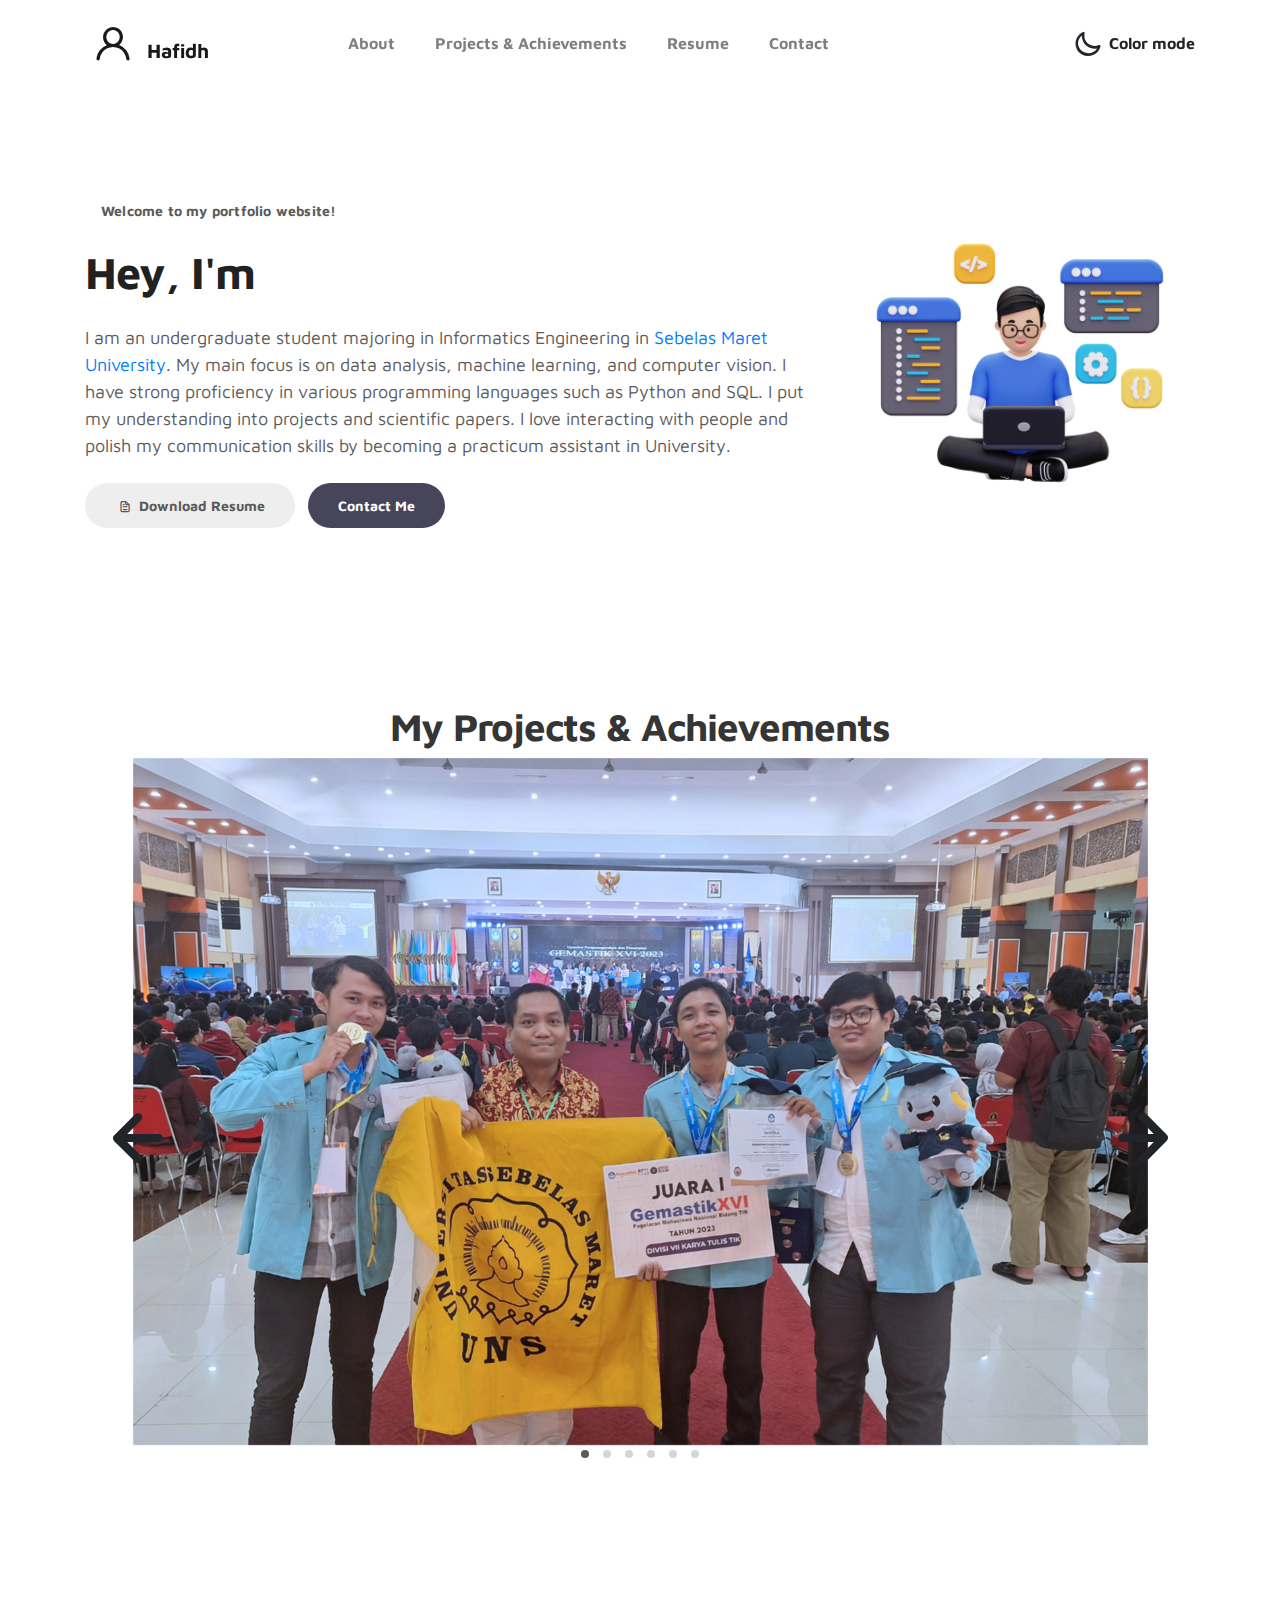
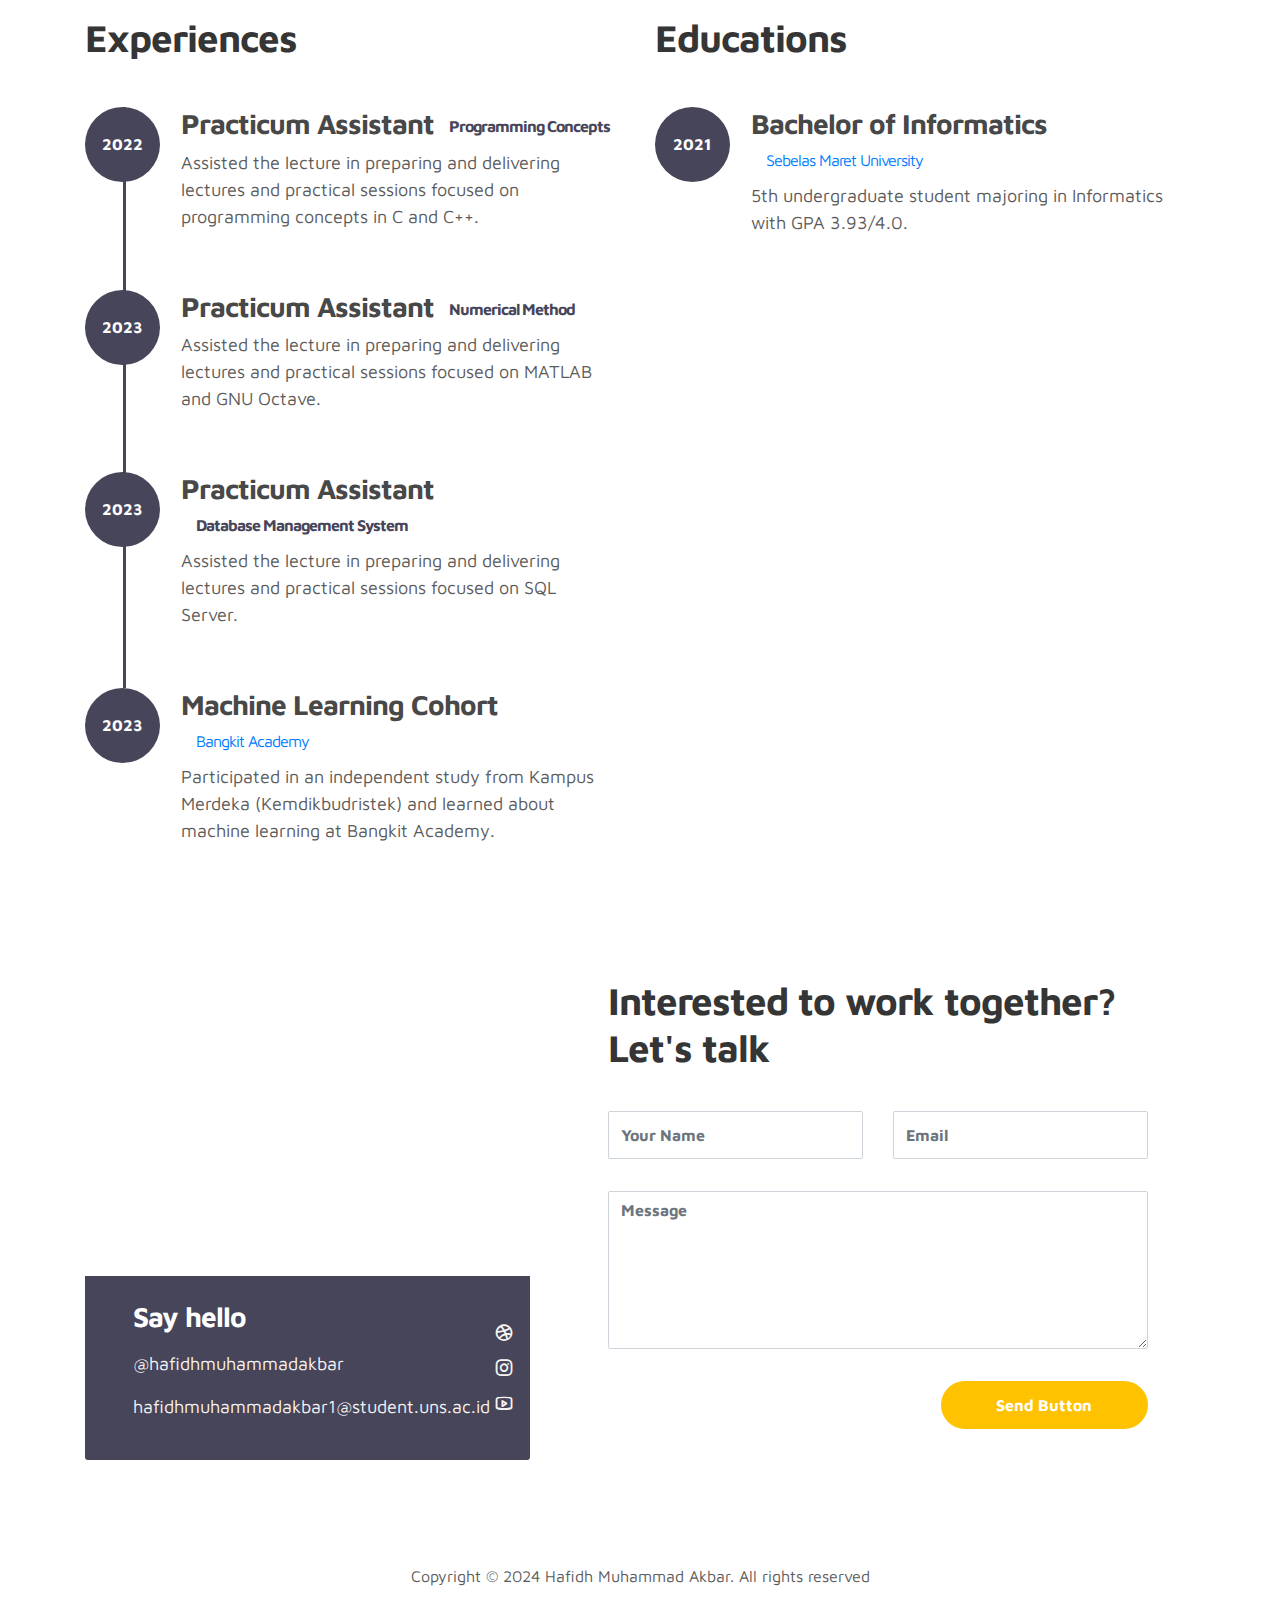
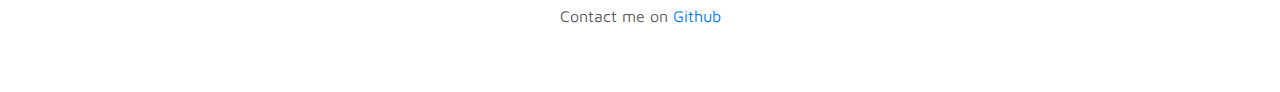
==== commit aad239cb: "edit the contact info" ====
--- a/index.html
+++ b/index.html
@@ -8,6 +8,8 @@
     <meta name="author" content="">
 
     <title>Hafidh Muhammad Akbar's Portofolio</title>
+
+    <link rel="shortcut icon" href="images/undraw/logos.png" />
 
     <link rel="stylesheet" href="css/bootstrap.min.css">
     <link rel="stylesheet" href="css/unicons.css">
@@ -256,8 +258,8 @@
                     <div class="contact-info d-flex justify-content-between align-items-center py-4 px-lg-5">
                         <div class="contact-info-item">
                             <h3 class="mb-3 text-white">Say hello</h3>
-                            <p class="footer-text mb-0">@hafidhmuhammadakbar</p>
-                            <p><a href="mailto:hello@company.co">hafidhmuhammadakbar1@student.uns.ac.id</a></p>
+                            <p><a href="https://www.instagram.com/hafidhmuhammadakbar/" target="_blank" class="footer-text mb-0">@hafidhmuhammadakbar</a></p>
+                            <p><a href="mailto:hafidhmuhammadakbar1@student.uns.ac.id" target="_blank">hafidhmuhammadakbar1@student.uns.ac.id</a></p>
                         </div>
 
                         <ul class="social-links">
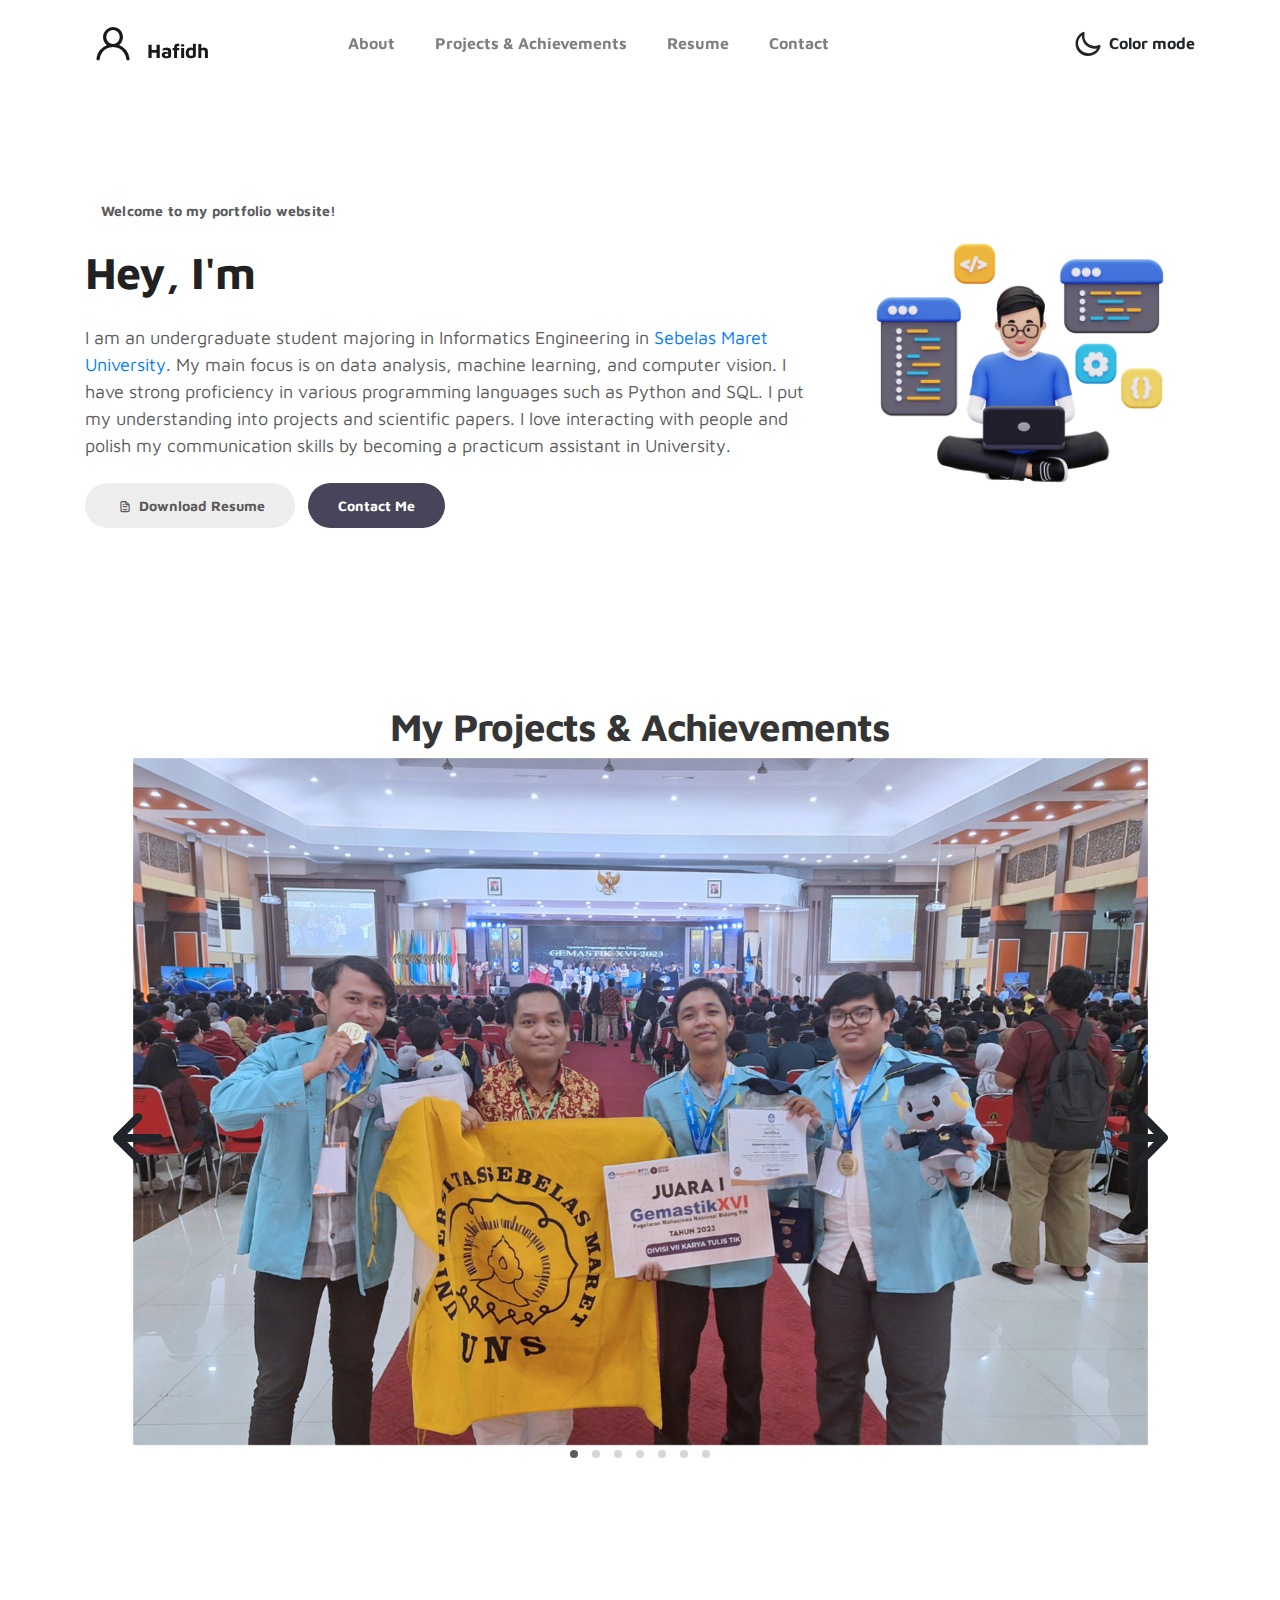
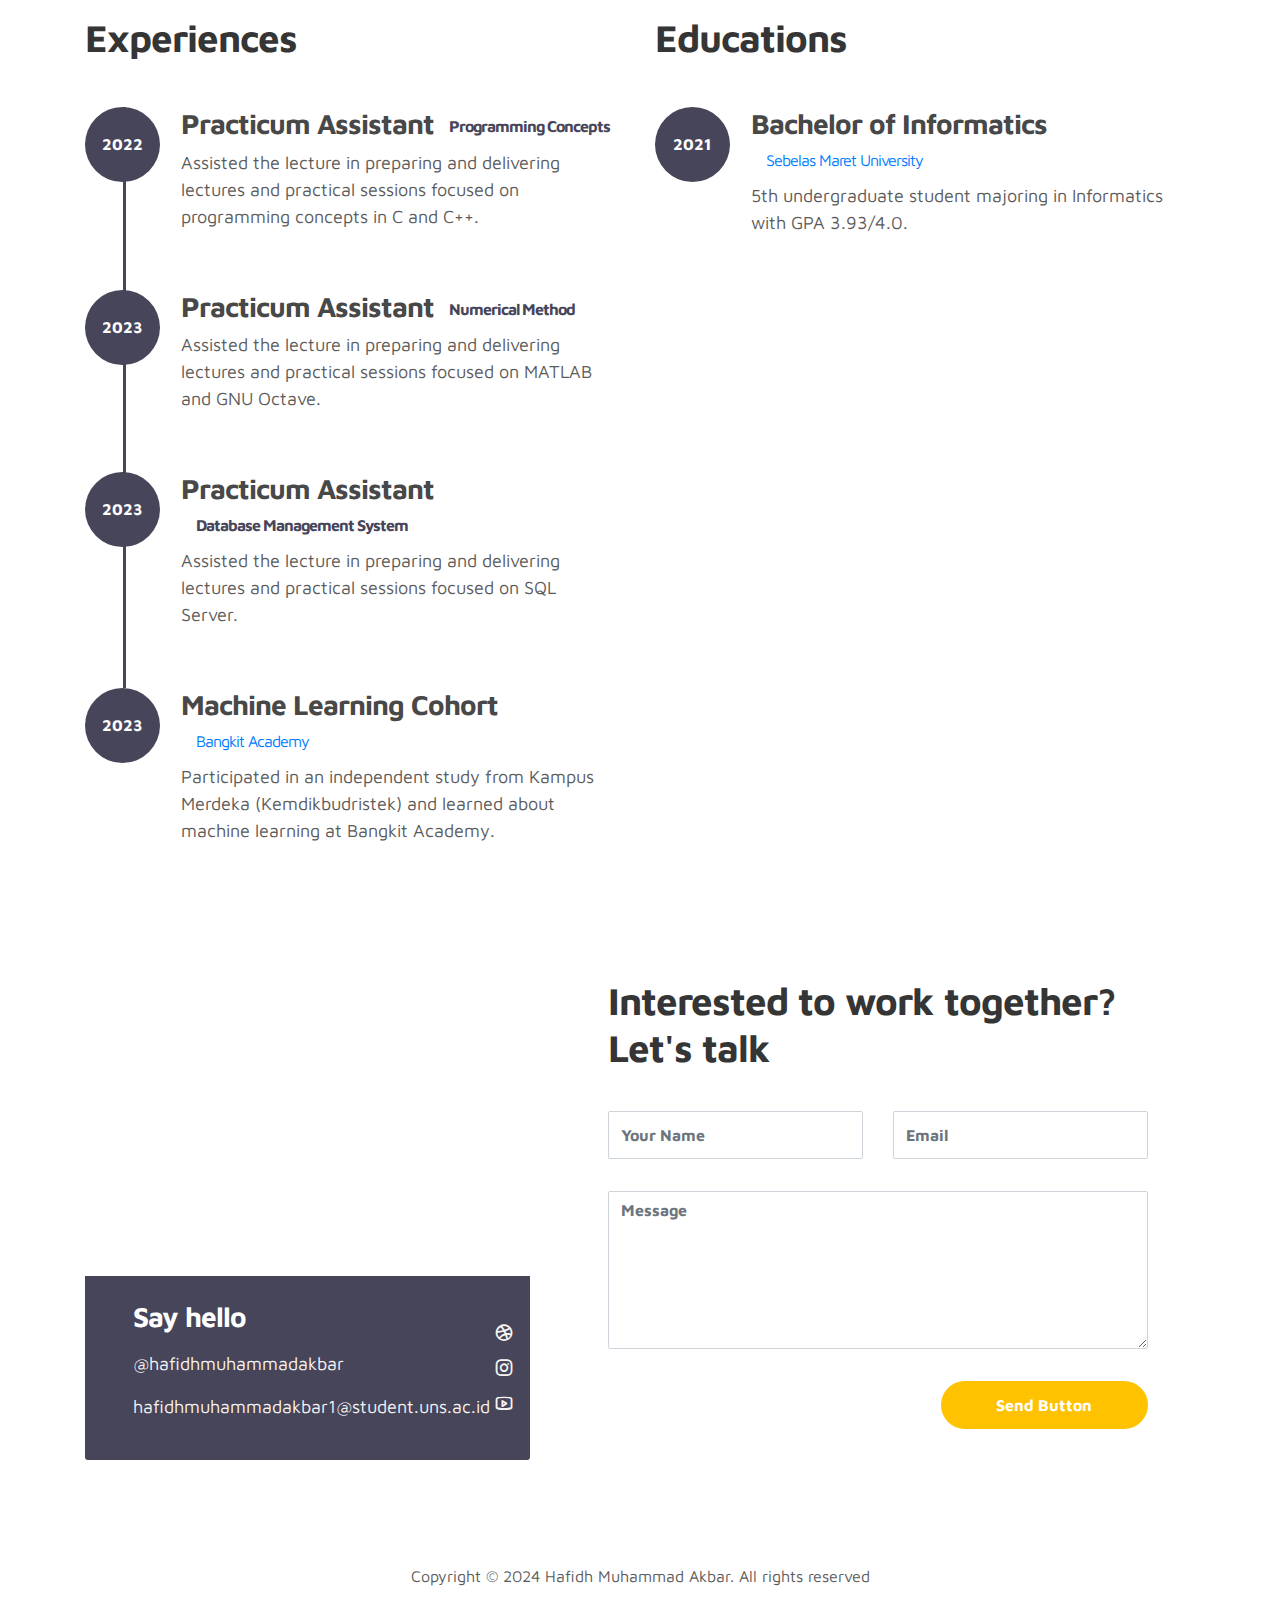
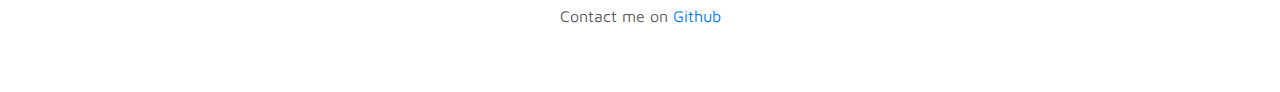
==== commit ec48f480: "Add projects" ====
--- a/index.html
+++ b/index.html
@@ -146,8 +146,16 @@
 
                         <div class="item">
                             <div class="project-info">
+                                <p><a href="https://alscheift.github.io/turing-simulation/" target="_blank">
+                                    <img src="images/project/project-achievement-5.png" class="img-fluid" alt="project image">
+                                </a></p>
+                            </div>
+                        </div>
+
+                        <div class="item">
+                            <div class="project-info">
                                 <p><a href="https://github.com/hafidhmuhammadakbar/myapotex" target="_blank">
-                                    <img src="images/project/project-achievement-5.png" class="img-fluid" alt="project image">
+                                    <img src="images/project/project-achievement-6.png" class="img-fluid" alt="project image">
                                 </a></p>
                             </div>
                         </div>
@@ -155,7 +163,7 @@
                         <div class="item">
                             <div class="project-info">
                                 <p><a href="https://github.com/hafidhmuhammadakbar/pemweb-domain-management-system" target="_blank">
-                                    <img src="images/project/project-achievement-6.png" class="img-fluid" alt="project image">
+                                    <img src="images/project/project-achievement-7.png" class="img-fluid" alt="project image">
                                 </a></p>
                             </div>
                         </div>
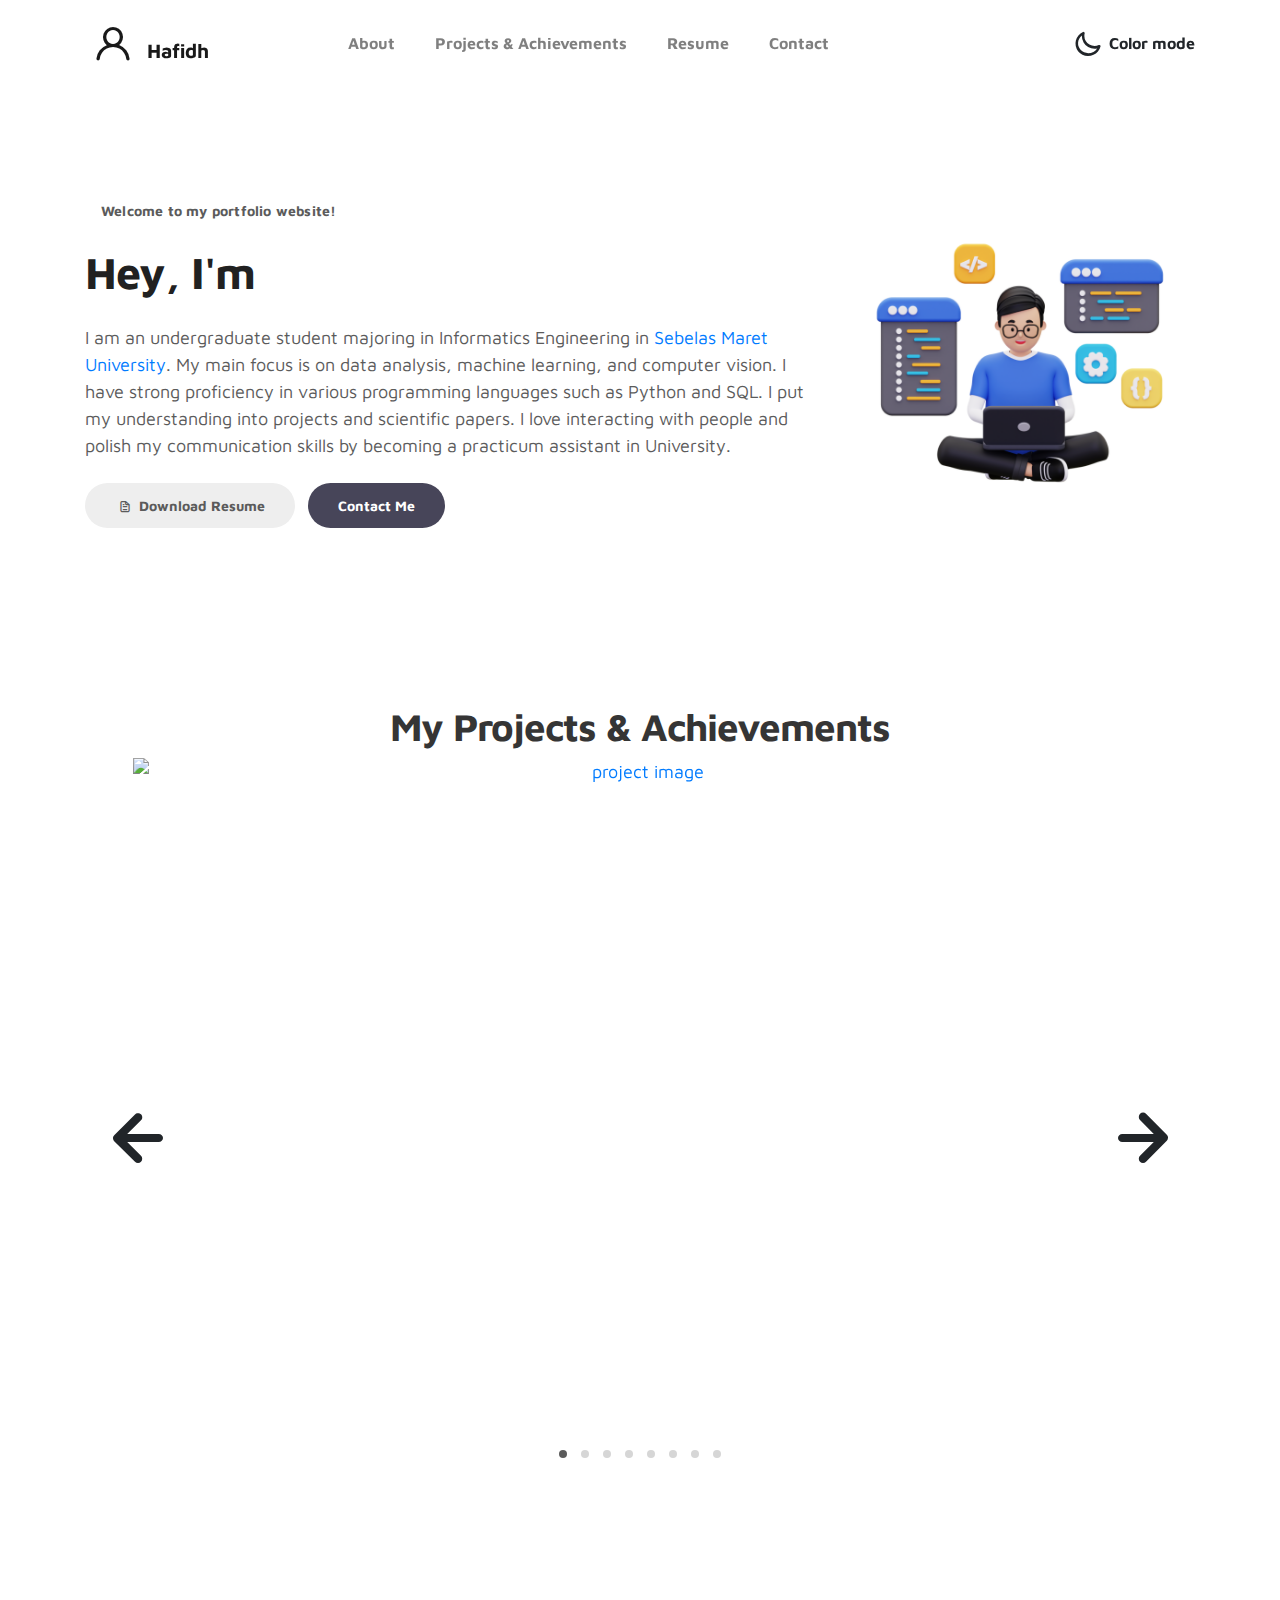
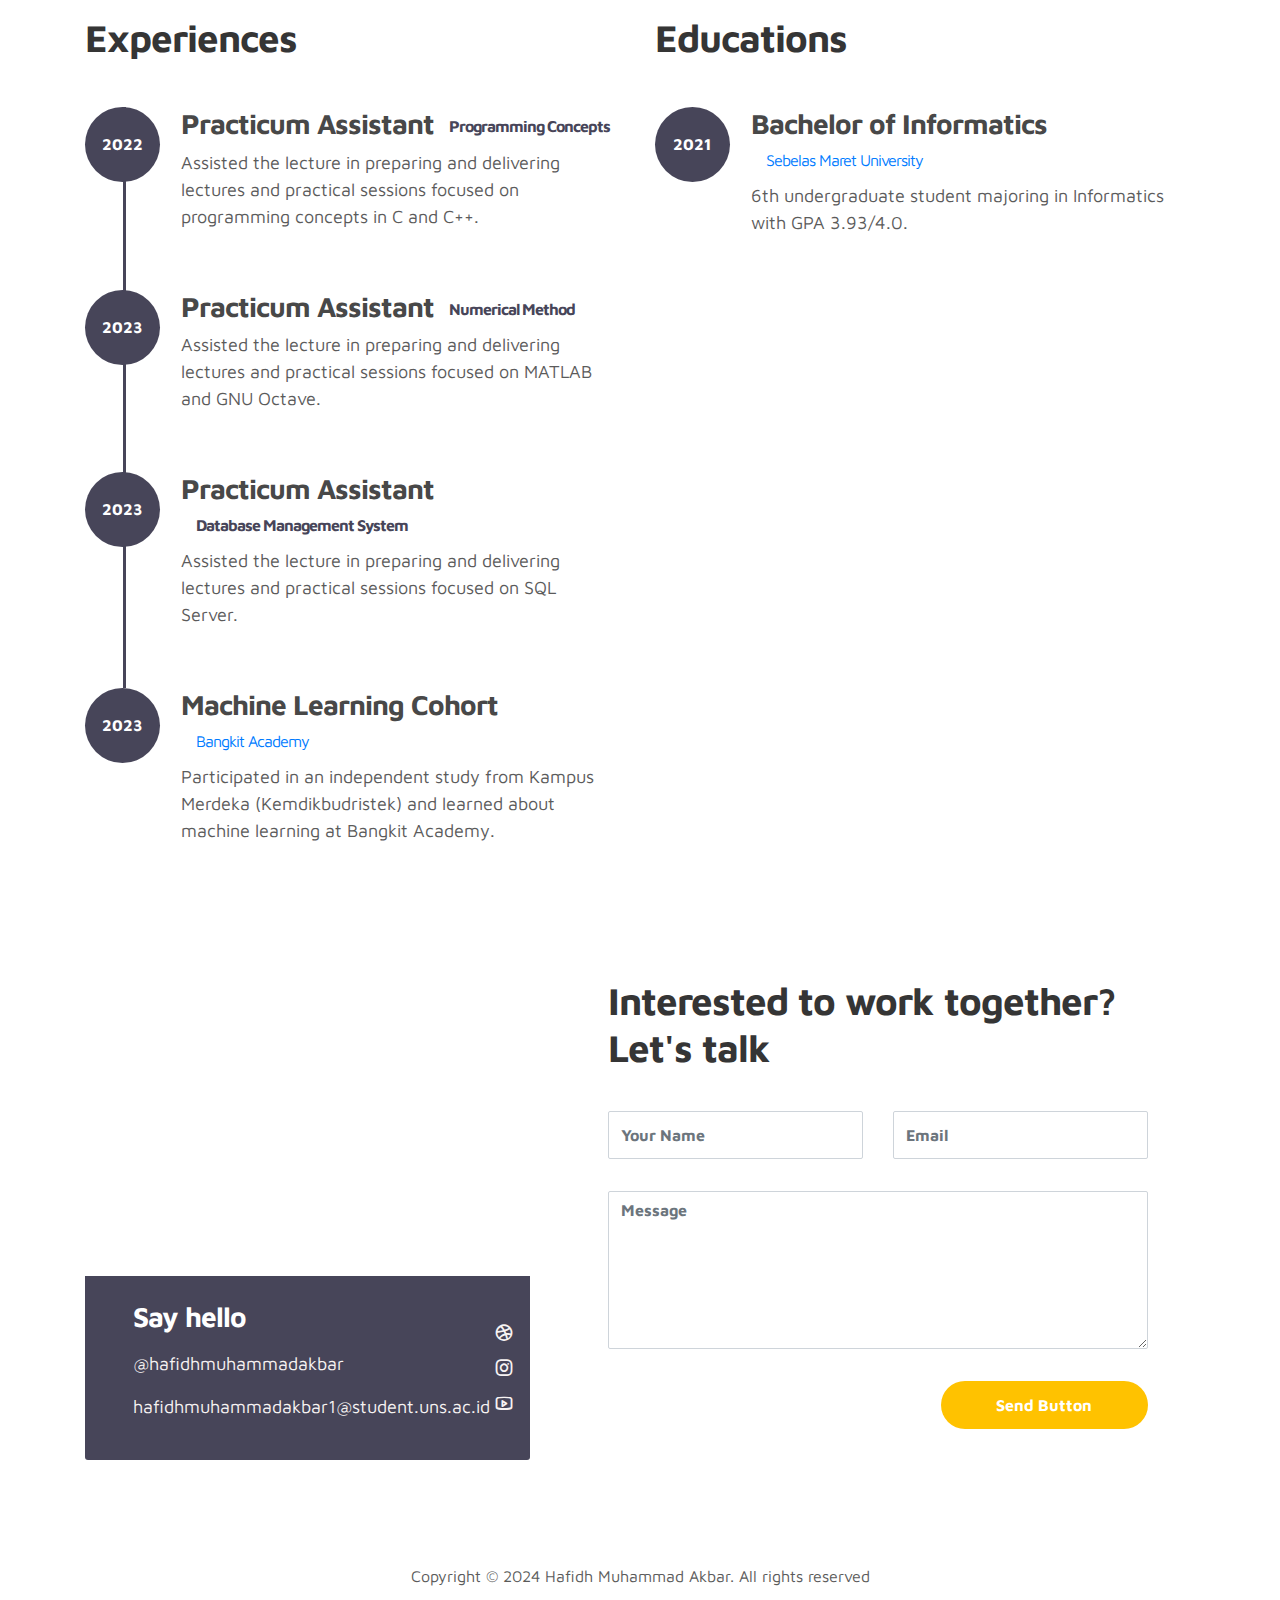
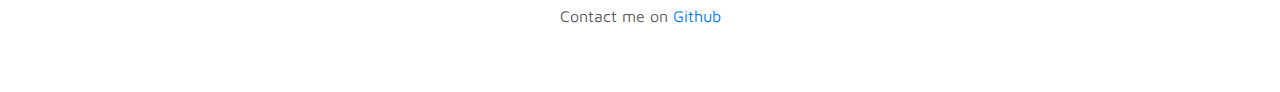
==== commit c1f2bf00: "update achievements" ====
--- a/index.html
+++ b/index.html
@@ -112,6 +112,15 @@
                     </div>
 
                     <div class="owl-carousel owl-theme">
+
+                        <div class="item">
+                            <div class="project-info">
+                                <p><a href="https://www.credential.net/3b490ae2-9b3e-46c2-8a03-0009de9bb20f" target="_blank">
+                                    <img src="images/project/project-achievement-0.png" class="img-fluid" alt="project image">
+                                </a></p>
+                            </div>
+                        </div>
+
                         <div class="item">
                             <div class="project-info">
                                 <p><a href="https://www.instagram.com/p/CzlK0IkPyYp/?utm_source=ig_web_copy_link&igsh=MzRlODBiNWFlZA==" target="_blank">
@@ -241,7 +250,7 @@
                             <div class="timeline-info">
                                 <h3><span>Bachelor of Informatics</span><small><a rel="nofollow"
                                     href="https://uns.ac.id/id/" target="_blank">Sebelas Maret University</a></small></h3>
-                                <p>5th undergraduate student majoring in Informatics with GPA 3.93/4.0.</p>
+                                <p>6th undergraduate student majoring in Informatics with GPA 3.93/4.0.</p>
                             </div>
                         </div>
                     </div>
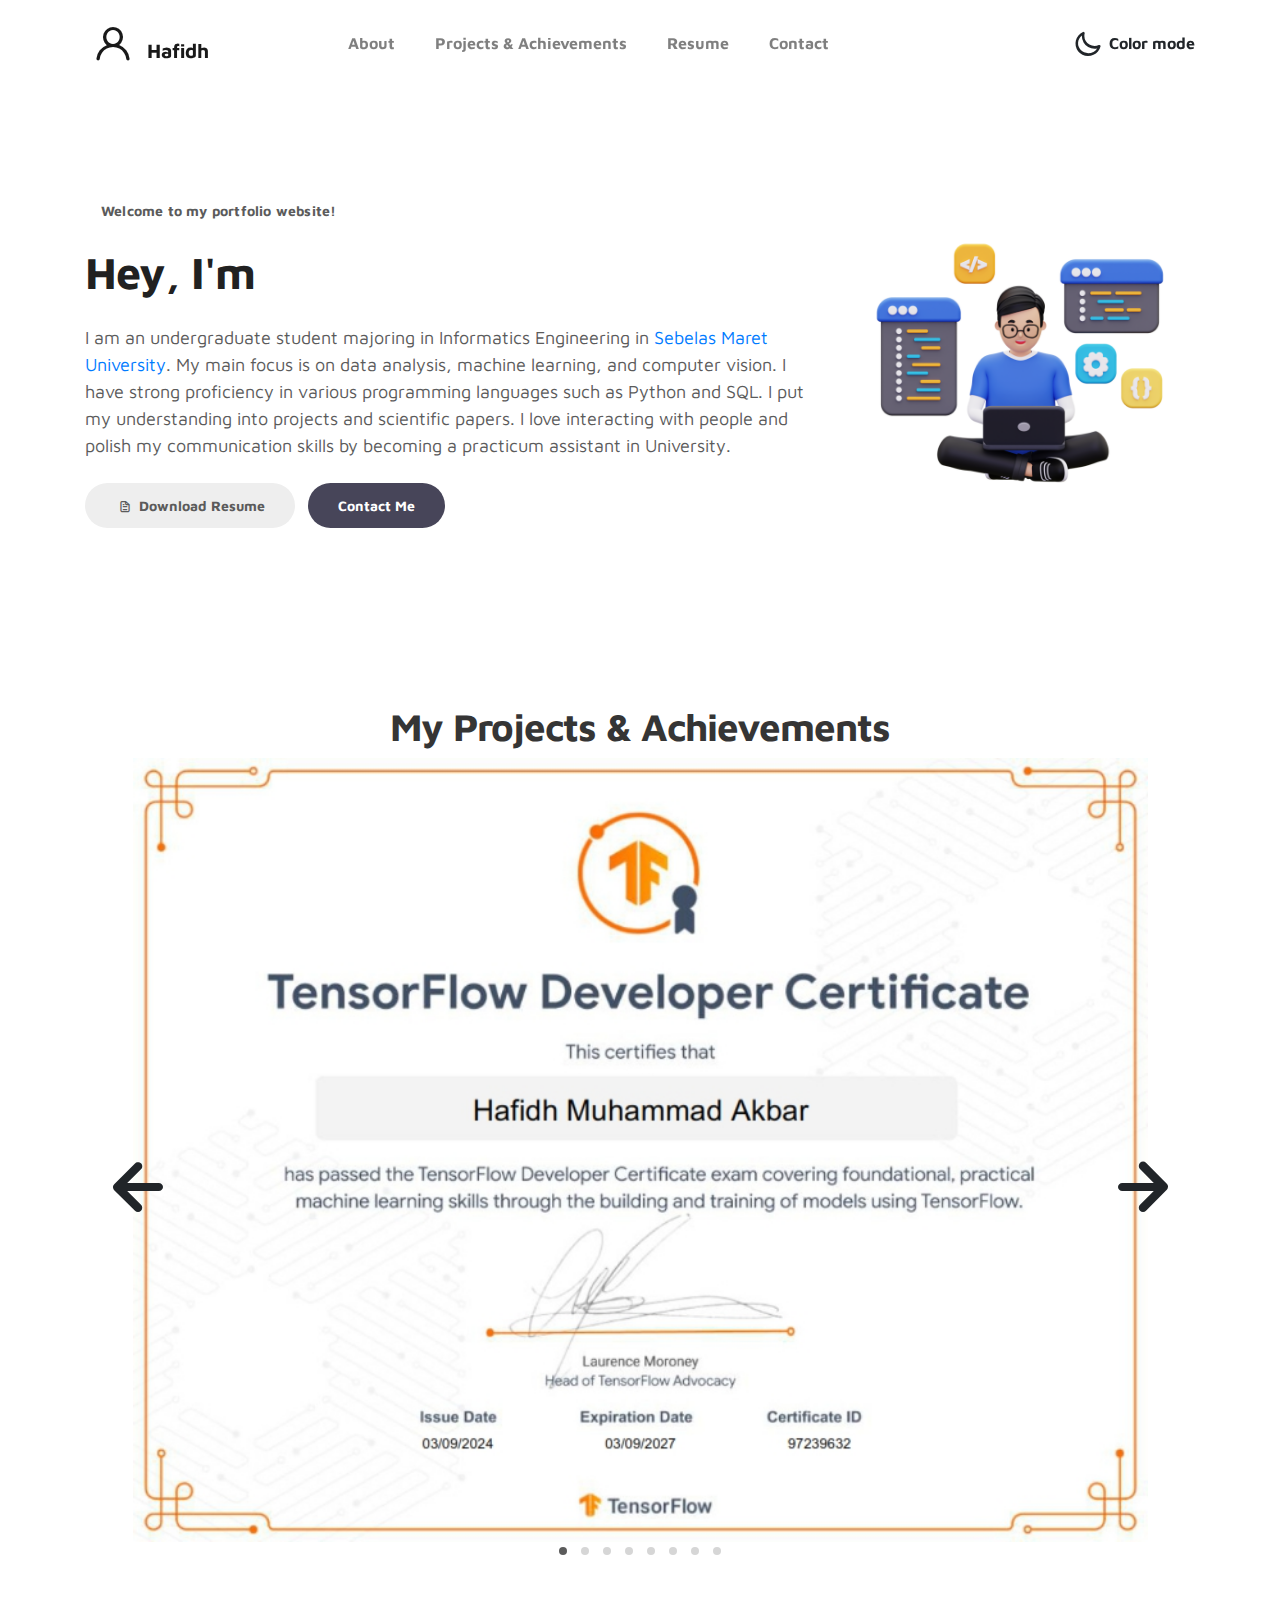
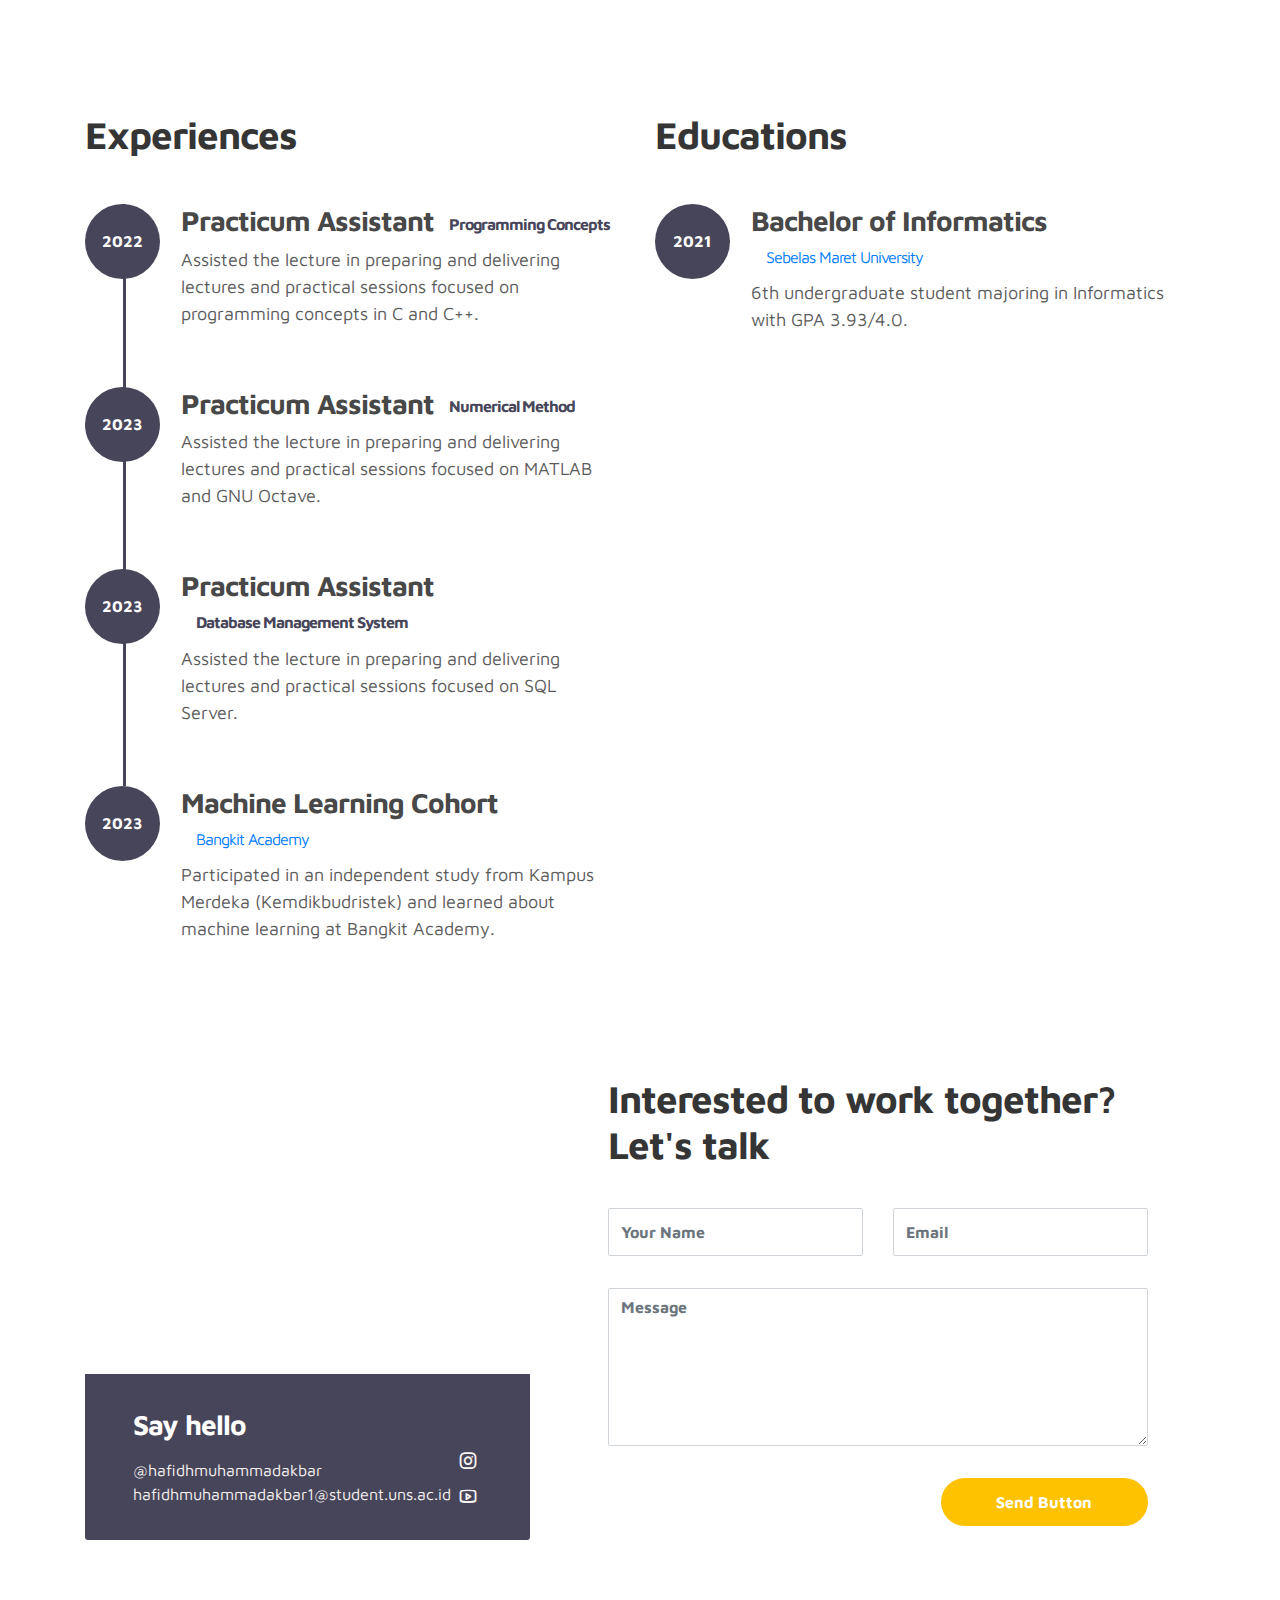
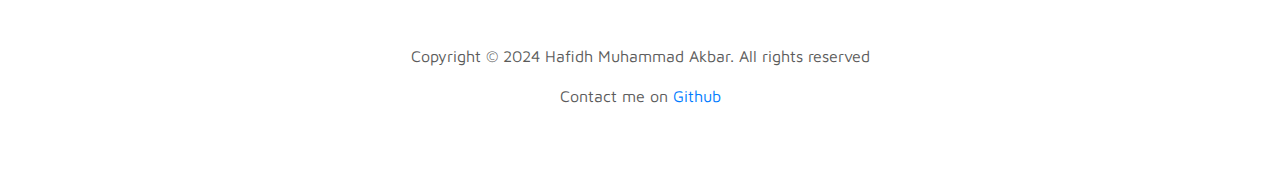
==== commit f2cb39a9: "fix typo" ====
--- a/index.html
+++ b/index.html
@@ -116,7 +116,7 @@
                         <div class="item">
                             <div class="project-info">
                                 <p><a href="https://www.credential.net/3b490ae2-9b3e-46c2-8a03-0009de9bb20f" target="_blank">
-                                    <img src="images/project/project-achievement-0.png" class="img-fluid" alt="project image">
+                                    <img src="images/project/project-achievement-0.jpg" class="img-fluid" alt="project image">
                                 </a></p>
                             </div>
                         </div>
@@ -273,18 +273,16 @@
                     </div>
 
                     <div class="contact-info d-flex justify-content-between align-items-center py-4 px-lg-5">
-                        <div class="contact-info-item">
+                        <ul class="contact-info-item">
                             <h3 class="mb-3 text-white">Say hello</h3>
-                            <p><a href="https://www.instagram.com/hafidhmuhammadakbar/" target="_blank" class="footer-text mb-0">@hafidhmuhammadakbar</a></p>
-                            <p><a href="mailto:hafidhmuhammadakbar1@student.uns.ac.id" target="_blank">hafidhmuhammadakbar1@student.uns.ac.id</a></p>
-                        </div>
+                            <li><a href="https://www.instagram.com/hafidhmuhammadakbar/" target="_blank" class="footer-text mb-0">@hafidhmuhammadakbar</a></li>
+                            <li><a href="mailto:hafidhmuhammadakbar1@student.uns.ac.id" target="_blank">hafidhmuhammadakbar1@student.uns.ac.id</a></li>
+                        </ul>
 
                         <ul class="social-links">
-                            <li><a href="#" class="uil uil-dribbble" data-toggle="tooltip" data-placement="left"
-                                    title="Dribbble"></a></li>
-                            <li><a href="#" class="uil uil-instagram" data-toggle="tooltip" data-placement="left"
+                            <li><a href="https://www.instagram.com/hafidhmuhammadakbar/" target="_blank" class="uil uil-instagram mt-5" data-toggle="tooltip" data-placement="left"
                                     title="Instagram"></a></li>
-                            <li><a href="#" class="uil uil-youtube" data-toggle="tooltip" data-placement="left"
+                            <li><a href="https://www.youtube.com/@hafidhmuhammadakbar874" target="_blank" class="uil uil-youtube" data-toggle="tooltip" data-placement="left"
                                     title="Youtube"></a></li>
                         </ul>
                     </div>
